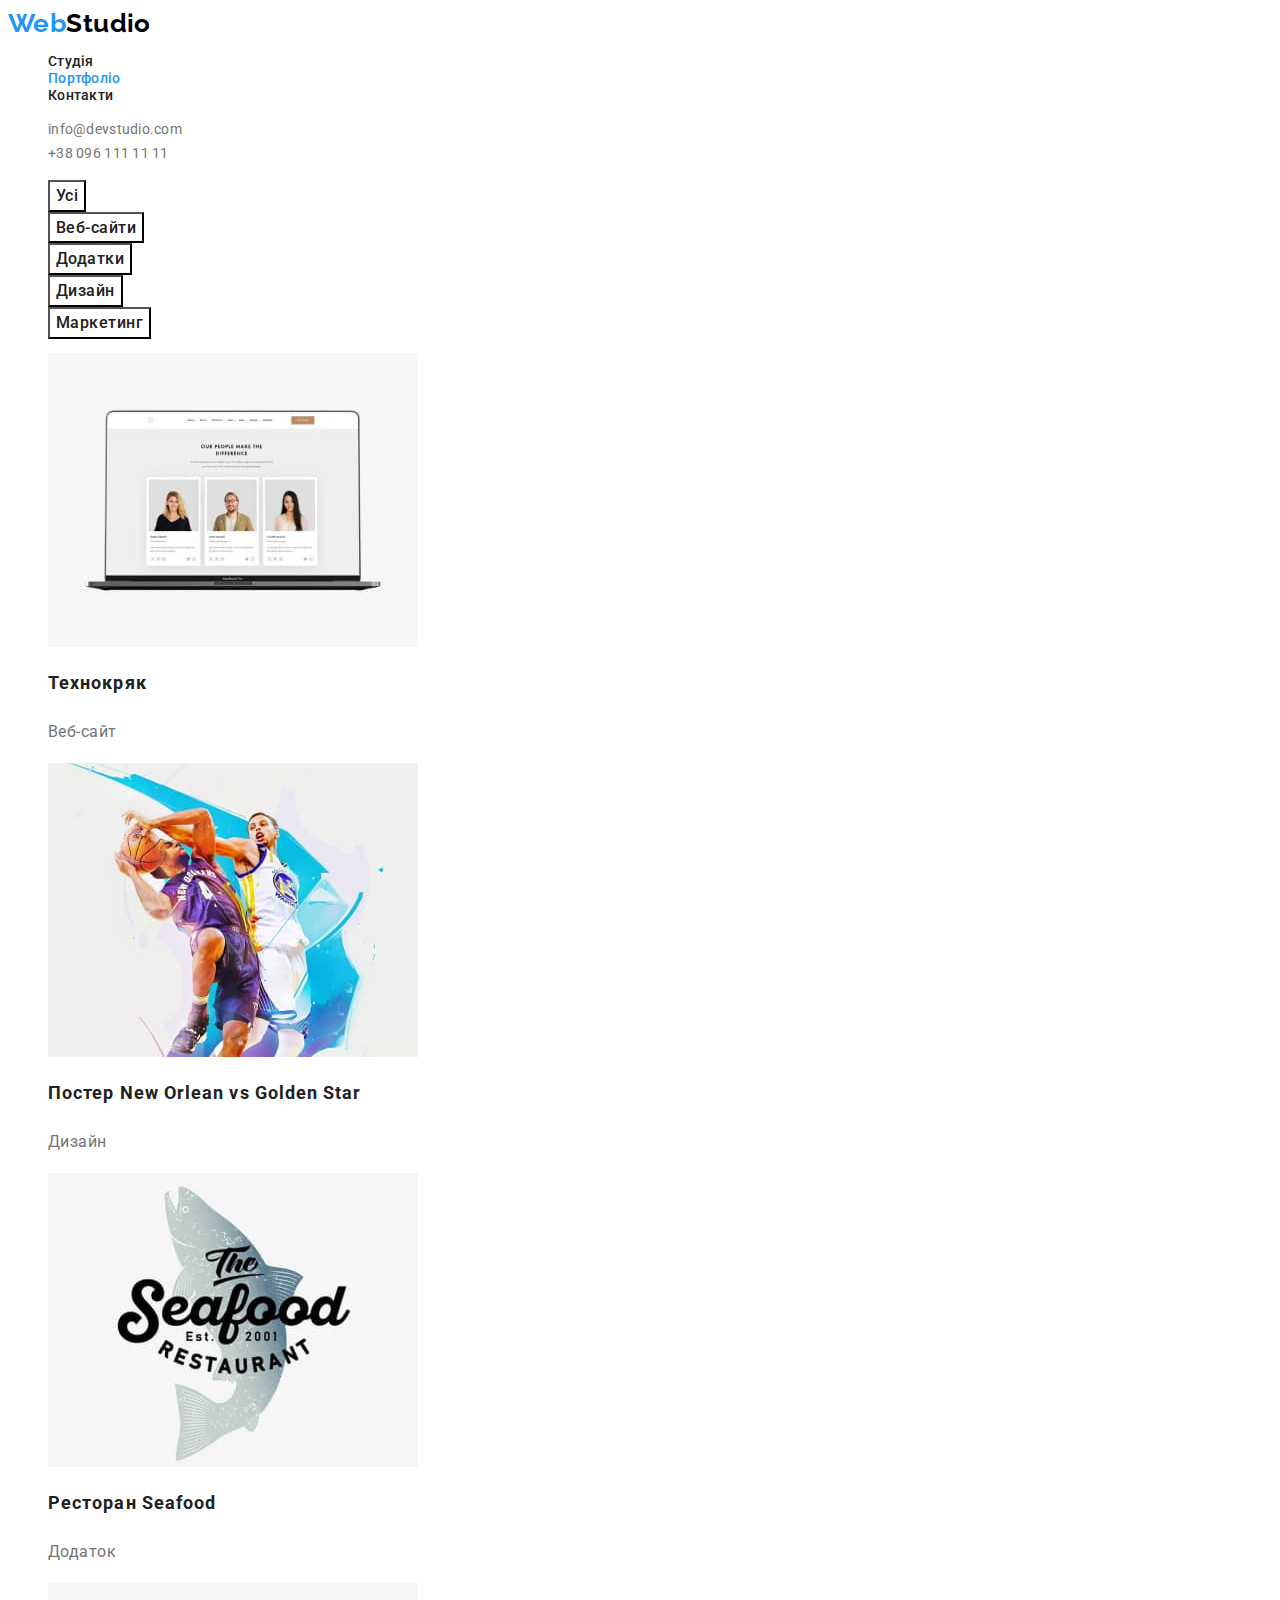
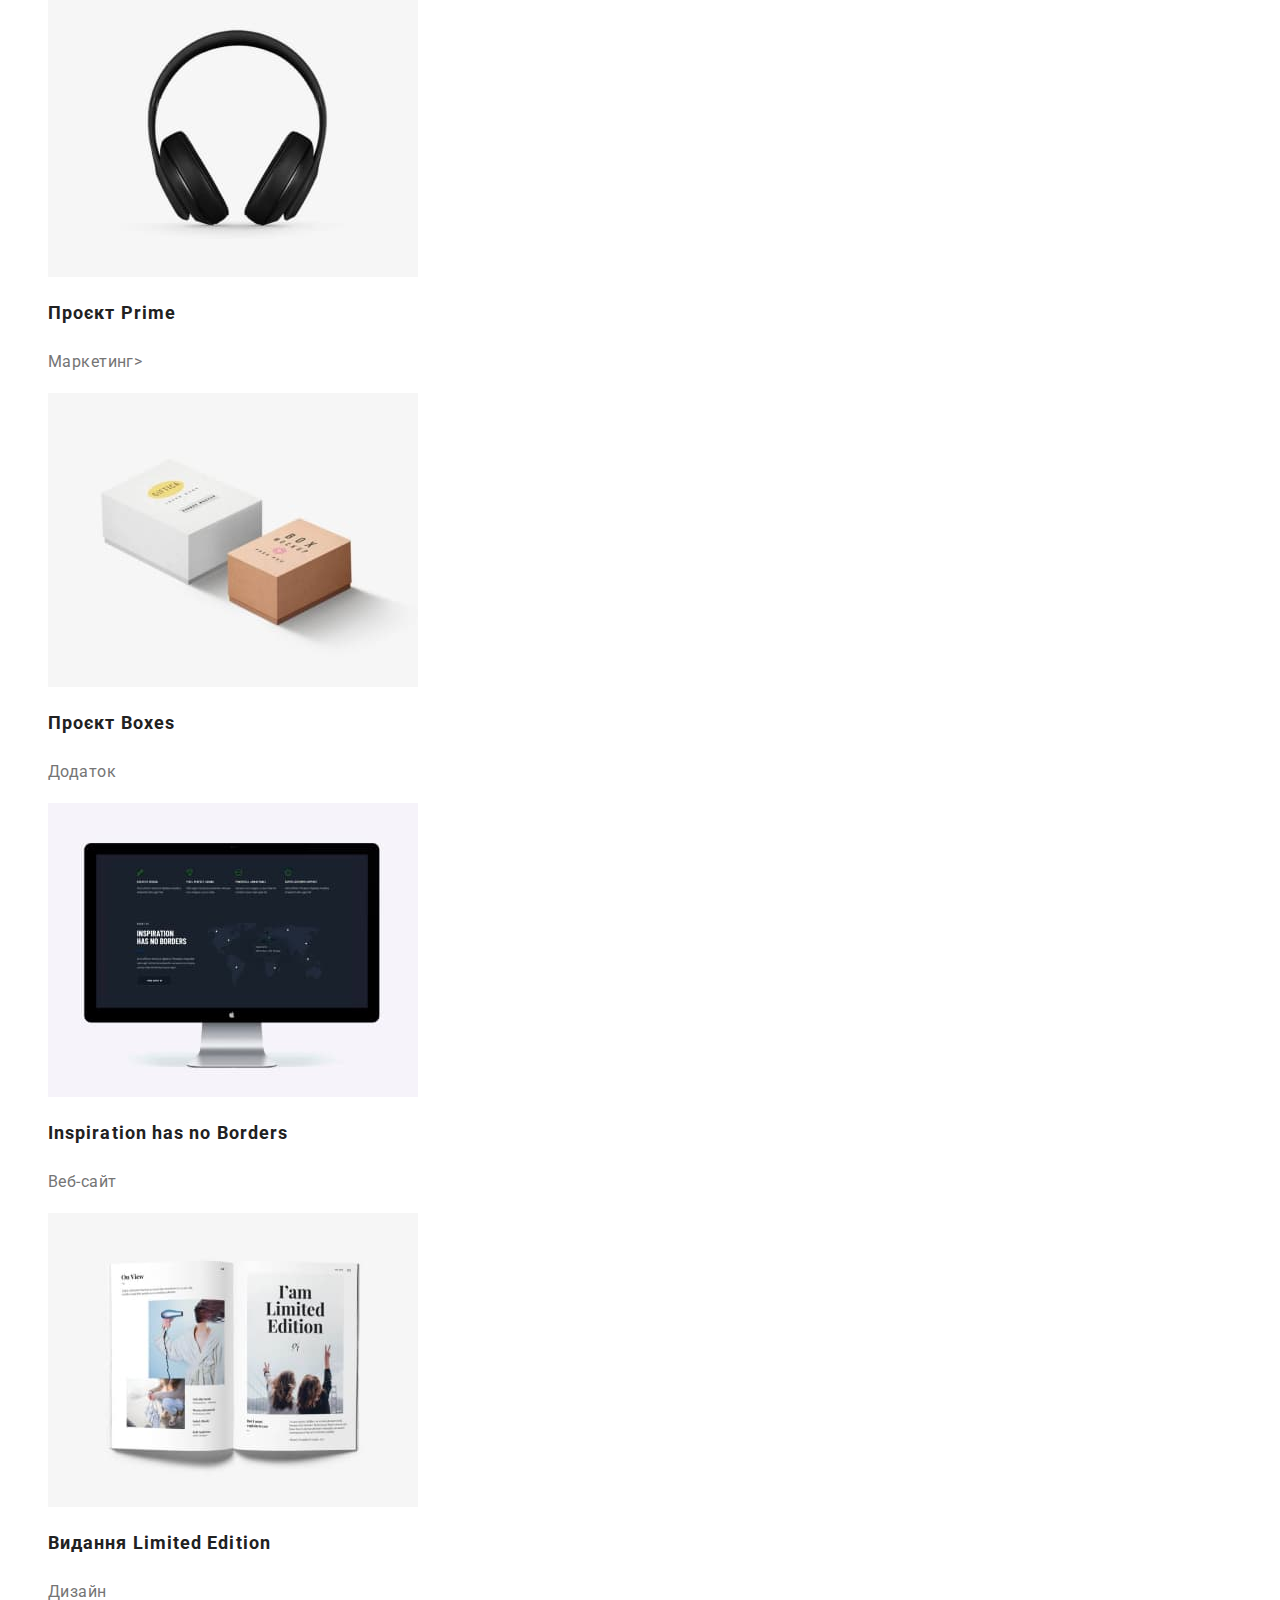
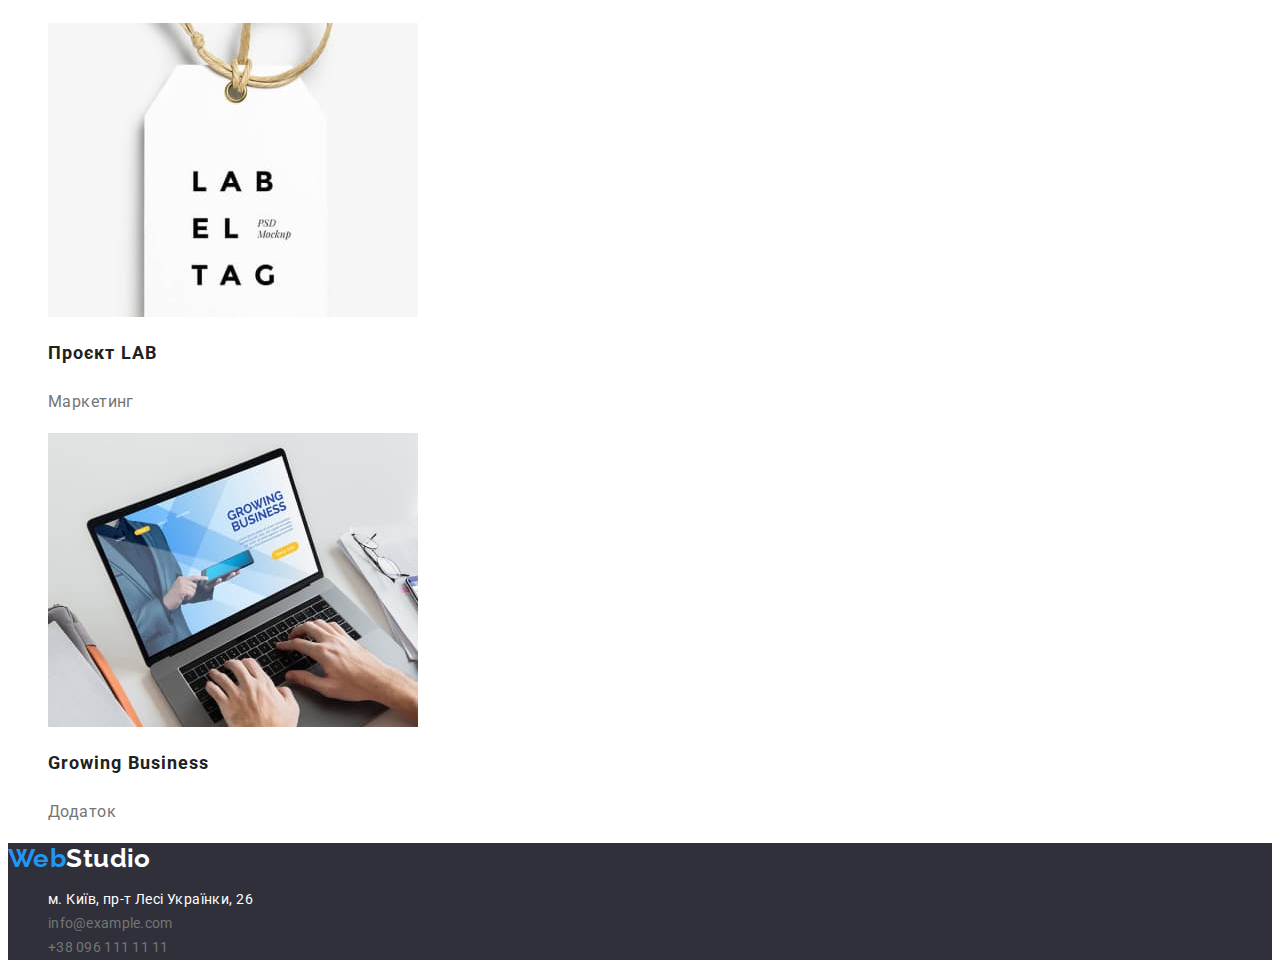
==== portfolio.html @ d552f914 "підключили normalize" ====
<!DOCTYPE html>
<html lang="en">
  <head>
    <meta charset="UTF-8" />
    <meta http-equiv="X-UA-Compatible" content="IE=edge" />
    <meta name="viewport" content="width=device-width, initial-scale=1.0" />
    <title>Document</title>
    <link rel="preconnect" href="https://fonts.googleapis.com" />
    <link rel="preconnect" href="https://fonts.gstatic.com" crossorigin />
    <link
      href="https://fonts.googleapis.com/css2?family=Raleway:wght@700&family=Roboto:wght@400;500;700;900&display=swap"
      rel="stylesheet"
    />
    <link
      rel="stylesheet"
      href="https://cdnjs.cloudflare.com/ajax/libs/modern-normalize/1.1.0/modern-normalize.min.css"
      integrity="sha512-wpPYUAdjBVSE4KJnH1VR1HeZfpl1ub8YT/NKx4PuQ5NmX2tKuGu6U/JRp5y+Y8XG2tV+wKQpNHVUX03MfMFn9Q=="
      crossorigin="anonymous"
      referrerpolicy="no-referrer"
    />
    <link rel="stylesheet" href="./css/styles.css" />
  </head>
  <body>
    <header class="header">
      <nav>
        <a class="logo" href="./index.html">Web<span class="logo-studio">Studio</span> </a>
        <ul class="site-nav list">
          <li><a href="./index.html" class="link">Студія</a></li>
          <li><a href="./portfolio.html" class="link current">Портфоліо</a></li>
          <li><a href="./" class="link">Контакти</a></li>
        </ul>
      </nav>
      <ul>
        <li><a class="title-contact" href="mailto:info@devstudio.com">info@devstudio.com</a></li>
        <li><a class="title-contact" href="tel:+380961111111">+38 096 111 11 11</a></li>
      </ul>
    </header>
    <!--main hero-->
    <main>
      <section class="main-portfolio">
        <!--H1 hidden-->
        <h1 class="vissually-hidden">Portfolio</h1>

        <ul>
          <li><button class="button-filtr" type="button">Усі</button></li>
          <li><button class="button-filtr" type="button">Веб-сайти</button></li>
          <li><button class="button-filtr" type="button">Додатки</button></li>
          <li><button class="button-filtr" type="button">Дизайн</button></li>
          <li><button class="button-filtr" type="button">Маркетинг</button></li>
        </ul>
        <ul>
          <li>
            <img src="./images/ourpeople.jpg" alt="ourpeople" width="370" />
            <h2 class="portfolio-title">Технокряк</h2>
            <p class="title-filtr">Веб-сайт</p>
          </li>
          <li>
            <img src="./images/bascetbool.jpg" alt="bascetbool" width="370" />
            <h2 class="portfolio-title">Постер New Orlean vs Golden Star</h2>
            <p class="title-filtr">Дизайн</p>
          </li>
          <li>
            <img src="./images/seafood.jpg" alt="seafood" width="370" />
            <h2 class="portfolio-title">Ресторан Seafood</h2>
            <p class="title-filtr">Додаток</p>
          </li>
          <li>
            <img src="./images/naysniki.jpg" alt="naysniki" width="370" />
            <h2 class="portfolio-title">Проєкт Prime</h2>
            <p class="title-filtr">Маркетинг></p>
          </li>
          <li>
            <img src="./images/box.jpg" alt="box" width="370" />
            <h2 class="portfolio-title">Проєкт Boxes</h2>
            <p class="title-filtr">Додаток</p>
          </li>
          <li>
            <img src="./images/comp.jpg" alt="comp" width="370" />
            <h2 class="portfolio-title">Inspiration has no Borders</h2>
            <p class="title-filtr">Веб-сайт</p>
          </li>
          <li>
            <img src="./images/limitededition.jpg" alt="book limitededition" width="370" />
            <h2 class="portfolio-title">Видання Limited Edition</h2>
            <p class="title-filtr">Дизайн</p>
          </li>
          <li>
            <img src="./images/labeltag.jpg" alt="labeltag" width="370" />
            <h2 class="portfolio-title">Проєкт LAB</h2>
            <p class="title-filtr">Маркетинг</p>
          </li>
          <li>
            <img src="./images/nout.jpg" alt="nout" width="370" />
            <h2 class="portfolio-title">Growing Business</h2>
            <p class="title-filtr">Додаток</p>
          </li>
        </ul>
      </section>
    </main>
    <!--footer-->
    <footer class="footer">
      <a class="logo" href="./index.html">Web<span class="logo-studiof">Studio</span> </a>
      <address class="footer">
        <ul>
          <a
            class="title-adress"
            href="https://goo.gl/maps/m3JeE5dXYkWtEr1z5"
            target="_blank"
            rel="noopener nofollow noreferrer"
            >м. Київ, пр-т Лесі Українки, 26</a
          >

          <li><a class="title-contact" href="mailto:info@example.com">info@example.com</a></li>
          <li><a class="title-contact" href="tel:+380961111111">+38 096 111 11 11</a></li>
        </ul>
      </address>
    </footer>
  </body>
</html>
---- css/styles.css ----
/* палітра кольлорів */
/* --color-brand { color: #2196F3; }*/
/* color-main: { color: #757575;}
     */
/* color h: {color:#212121} */
/* color-white-text: color: #FFFFFF; */
/* backrground-main : #F5F5F5;*/

/* backrground-secondary : 2F303A#;  */

/* logo-color: #000000; */
/* color-adress: #FFFFFF */
/* color-info: color: rgba(255, 255, 255, 0.6); */
*,
*::before,
*::after {
    box-sizing: border-box;
}

:root {
    --brand-color: #2196F3;
    --main-text-color: #757575;
    --primary-text-color: #212121;
    --secondary-text-color: #FFFFFF;
    --logo-text-color: #000000;
    --button-text-focus: #188CE8;

    --color-info: rgba(255, 255, 255, 0.6);
    /* --backrground-main: #F5F5F5; */
    --backrground-secondary: #2F303A;
    --primery-font: Roboto, san-serif;
    --secondary-font: Raleway, san-serif;


}

body {
    background-color: var(--secondary-text-color);
    color: var(--main-text-color);
    font-family: var(--primery-font);
    /* font-style: normal;
    font-weight: 400;
    line-height: 1.71; */
    font-size: 14px;
    letter-spacing: 0.03em;
}

/* h2,
h3 {
    color: var(--primary-text-color); */


ul {
    list-style: none;
}

/* HEADER */
.header {
    background-color: var(--secondary-text-color);
}

/* LOGO */
.logo {
    color: var(--brand-color);
    text-decoration: none;
    font-family: var(--secondary-font);
    font-weight: 700;
    font-size: 26px;
    line-height: 1.19;

}

.logo-studio {
    color: var(--logo-text-color);
}

.logo-studiof {
    color: var(--secondary-text-color);
}

.site-nav .link {
    color: var(--primary-text-color);
    text-decoration: none;
    font-family: var(--primery-font);
    font-weight: 500;
    line-height: 1.14;
    letter-spacing: 0.02em;
    font-style: normal;


}

.site-nav .link.current,
.site-nav .link:hover,
.site-nav .link:focus {
    color: var(--brand-color);
}

.title-contact {
    color: var(--main-text-color);
    text-decoration: none;
    font-style: normal;
    font-weight: 500;
    line-height: 1.14;
    letter-spacing: 0.02em;
}

.title-contact:hover,
.title-contact:focus {
    color: var(--brand-color);
}

/* section-hero */
.hero {
    background-color: var(--backrground-secondary);
    color: var(--secondary-text-color);
}

.hero-title {
    font-style: normal;
    font-weight: 900;
    font-size: 44px;
    line-height: 1.36;
    text-align: center;
    letter-spacing: 0.06em;
    text-transform: uppercase;
    white-space: normal;

}

.button-main {
    background-color: var(--brand-color);
    color: var(--secondary-text-color);
    cursor: pointer;
    font-family: var(--primery-font);
    font-style: normal;
    font-weight: 700;
    font-size: 16px;
    line-height: 1.88;
    align-items: center;
    text-align: center;
    letter-spacing: 0.06em;

}

.button-main:hover,
.button-main:focus {
    color: var(--secondary-text-color);
    background-color: var(--button-text-focus);
}

/* section-features */
.vissually-hidden {
    position: absolute;
    width: 1px;
    height: 1px;
    margin: -1px;
    border: 0;
    padding: 0;

    white-space: normal;
    clip-path: inset(100%);
    clip: rect(0 0 0 0);
    overflow: hidden;
}

.section-features .title {
    color: var(--primary-text-color);

}

.features-title {
    font-style: normal;
    font-weight: 400;
    line-height: 1.71;
}

.title {
    font-style: normal;
    font-weight: 700;
    font-size: 14px;
    line-height: 1.14;
    text-transform: uppercase;
}

/* section-servise */
.service-title,
.comand-title {
    font-style: normal;
    color: var(--primary-text-color);
    font-weight: 700;
    font-size: 36px;
    line-height: 1.17;
    text-align: center;

}

/* <!--section Наша команда--> */
.comand {
    background-color: var(--secondary-text-color);
}

.comand-title {
    color: var(--primary-text-color);
}

.name-title {
    font-style: normal;
    color: var(--primary-text-color);
    font-weight: 500;
    font-size: 16px;
    line-height: 1.19;
    text-align: center;
}

.position-title {
    font-style: normal;
    font-size: 16px;
    line-height: 1.19;
    text-align: center;
}

/* footer */
.footer {
    background-color: var(--backrground-secondary);
}

.title-adress {
    text-decoration: none;
    color: var(--secondary-text-color);
    line-height: 1.71;
    font-style: normal;
    font-weight: 400;
}

.title-contact {
    font-style: normal;
    font-weight: 400;
    line-height: 1.71;
}

/*  PORTFOLIO */
/* main hero- */
/* .main-portfolio {
    /* background-color: var(--backrground-main); */
/* } */

/* button-filtr */
.button-filtr {
    background-color: var(--secondary-text-color);
    color: var(--primary-text-color);
    cursor: pointer;
    font-family: var(--primery-font);
    font-style: normal;
    font-weight: 500;
    font-size: 16px;
    line-height: 1.62;
    text-align: center;
    letter-spacing: 0.03em;
}

.button-filtr:hover {
    color: var(--secondary-text-color);
    background-color: var(--brand-color);
}

.button-filtr:focus {
    color: var(--secondary-text-color);
    background-color: var(--brand-color);
}


/* portfolio-title */
.portfolio-title {
    color: var(--primary-text-color);
    font-style: normal;
    font-weight: 700;
    font-size: 18px;
    line-height: 2.0;
    letter-spacing: 0.06em;
}

/* title-filtr */
.title-filtr {
    font-style: normal;
    font-weight: 400;
    font-size: 16px;
    line-height: 1.88;
}
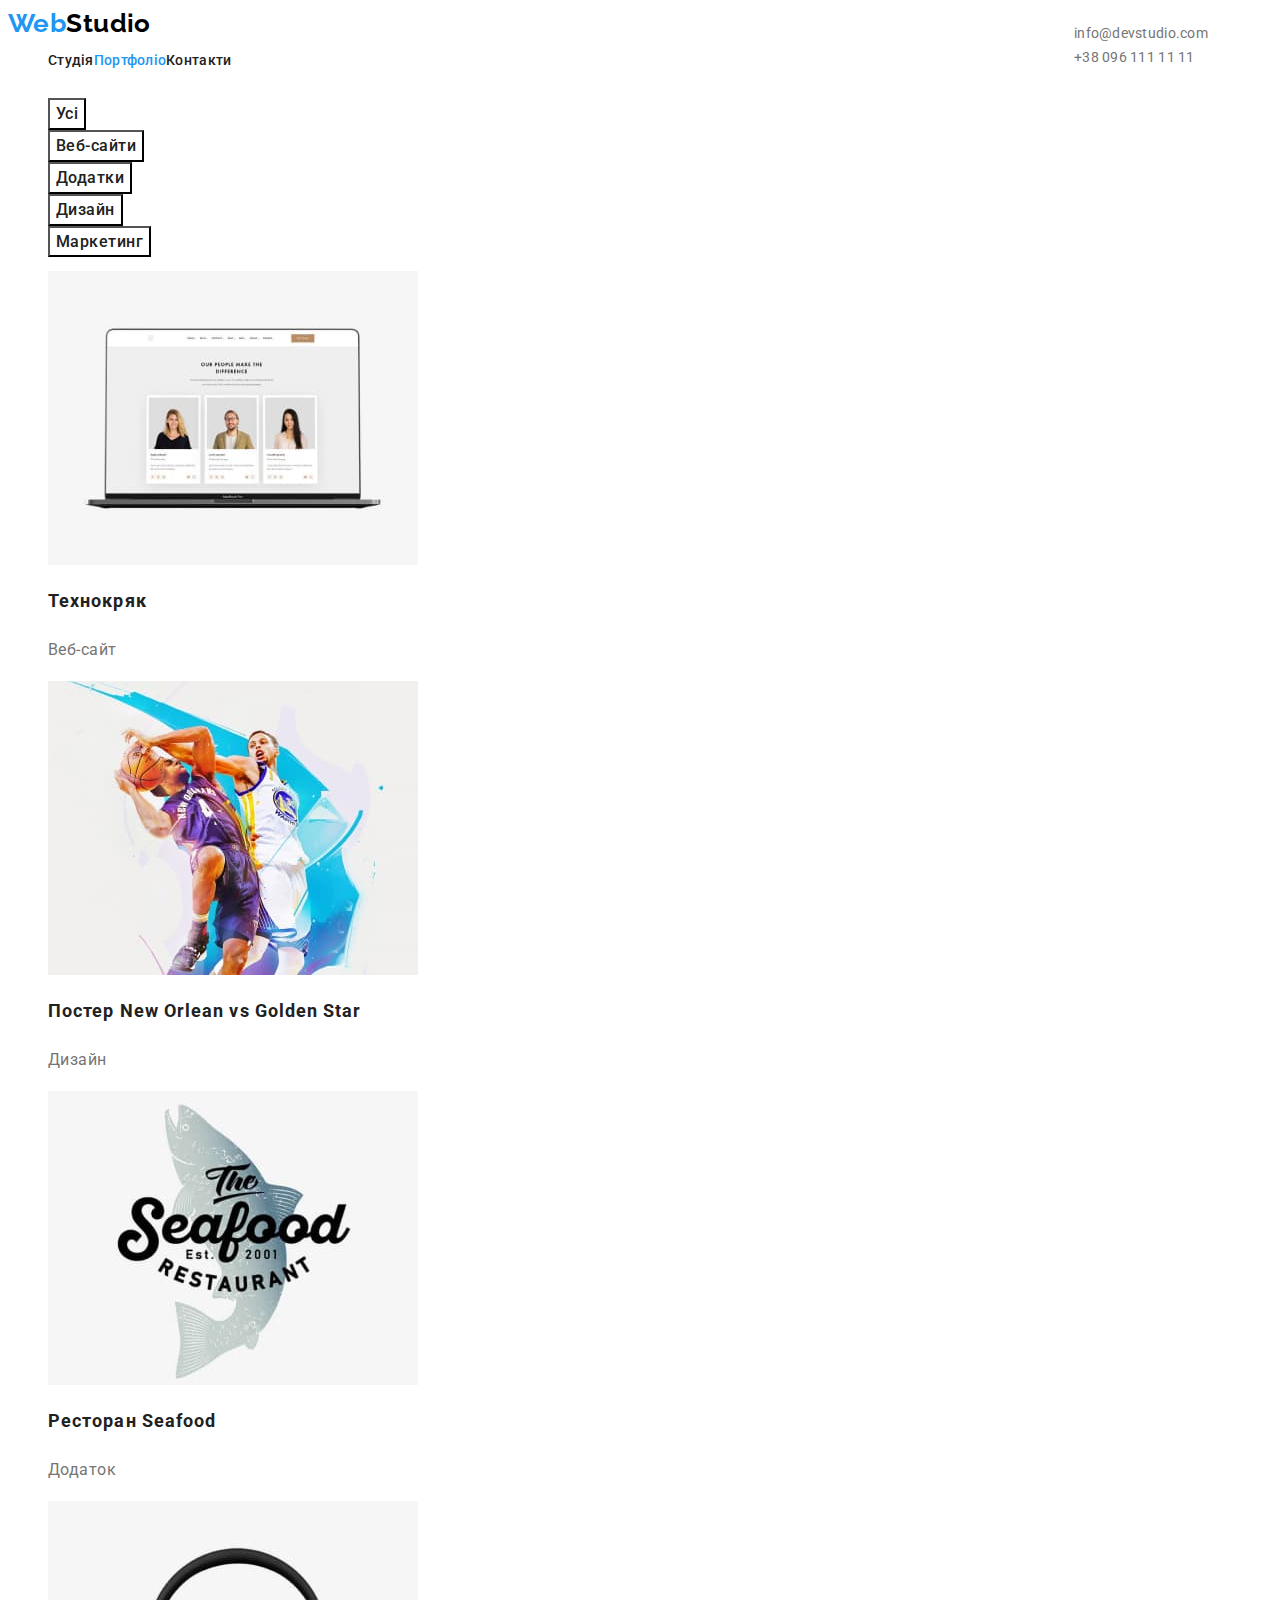
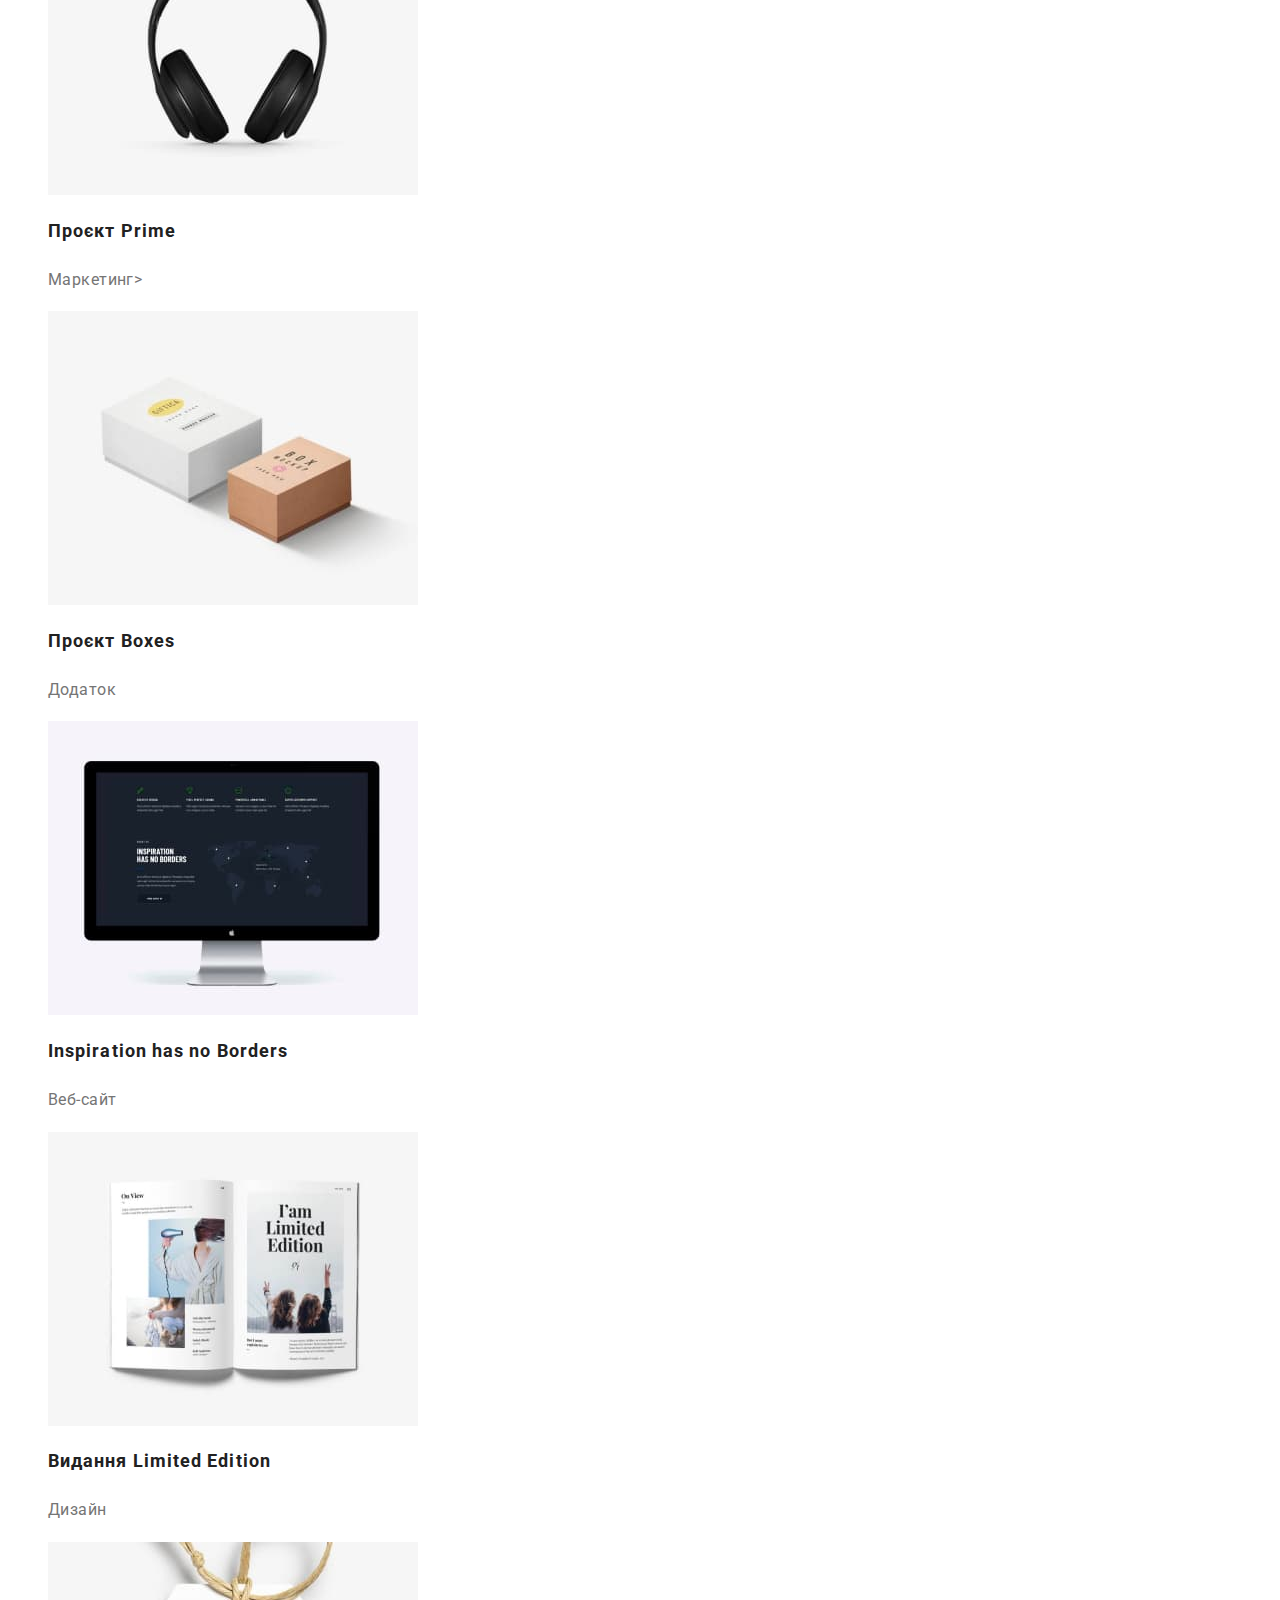
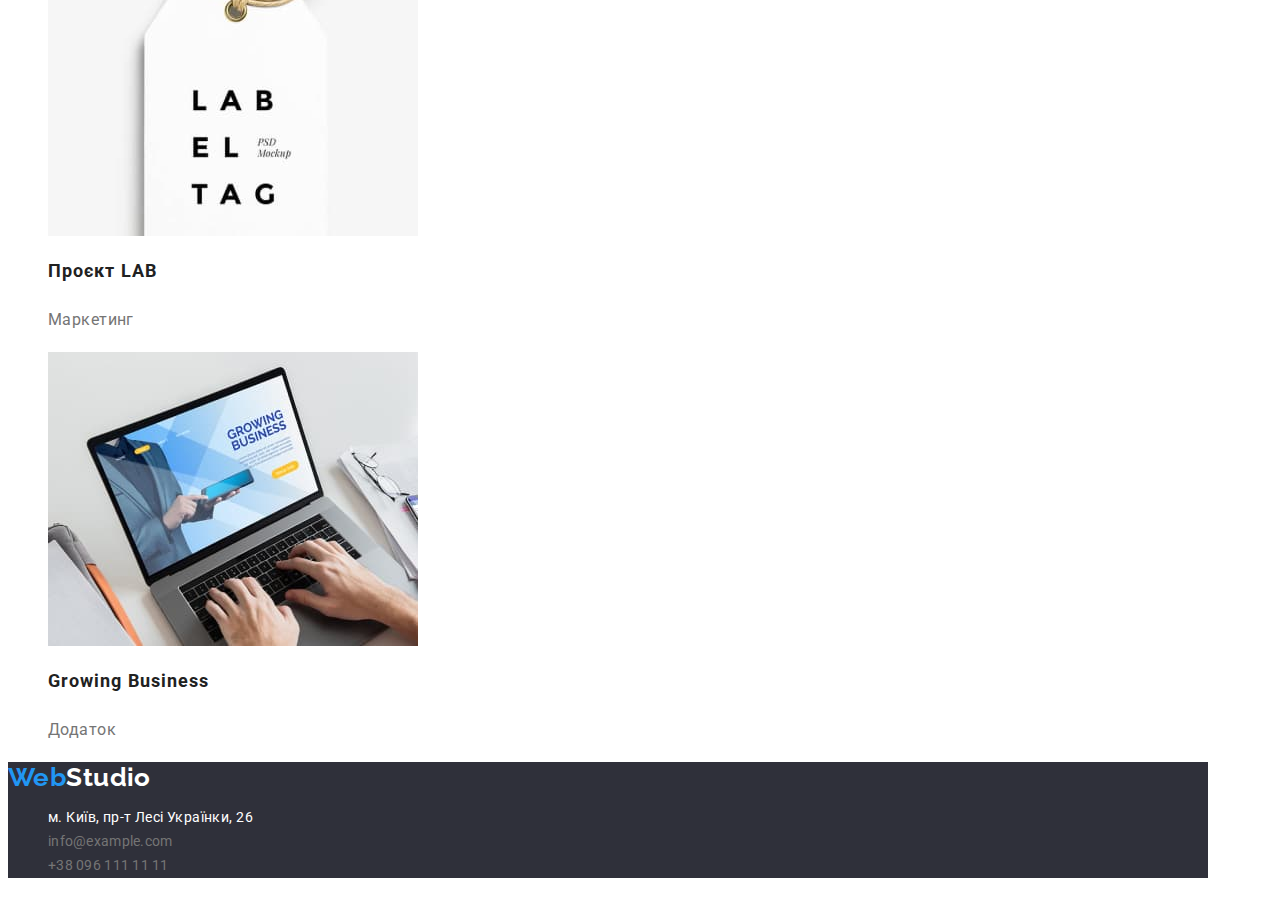
==== commit f9b74dbb: "зробили позіціонування для хедера" ====
--- a/portfolio.html
+++ b/portfolio.html
@@ -21,99 +21,107 @@
     <link rel="stylesheet" href="./css/styles.css" />
   </head>
   <body>
-    <header class="header">
-      <nav>
-        <a class="logo" href="./index.html">Web<span class="logo-studio">Studio</span> </a>
-        <ul class="site-nav list">
-          <li><a href="./index.html" class="link">Студія</a></li>
-          <li><a href="./portfolio.html" class="link current">Портфоліо</a></li>
-          <li><a href="./" class="link">Контакти</a></li>
+    <!-- header-portfolio -->
+    <div class="container">
+      <header class="header">
+        <nav>
+          <a class="logo" href="./index.html">Web<span class="logo-studio">Studio</span> </a>
+          <ul class="site-nav list">
+            <li><a href="./index.html" class="link">Студія</a></li>
+            <li><a href="./portfolio.html" class="link current">Портфоліо</a></li>
+            <li><a href="./" class="link">Контакти</a></li>
+          </ul>
+        </nav>
+        <ul>
+          <li><a class="title-contact" href="mailto:info@devstudio.com">info@devstudio.com</a></li>
+          <li><a class="title-contact" href="tel:+380961111111">+38 096 111 11 11</a></li>
         </ul>
-      </nav>
-      <ul>
-        <li><a class="title-contact" href="mailto:info@devstudio.com">info@devstudio.com</a></li>
-        <li><a class="title-contact" href="tel:+380961111111">+38 096 111 11 11</a></li>
-      </ul>
-    </header>
+      </header>
+    </div>
     <!--main hero-->
     <main>
-      <section class="main-portfolio">
-        <!--H1 hidden-->
-        <h1 class="vissually-hidden">Portfolio</h1>
+      <div class="container">
+        <section class="main-portfolio">
+          <!--H1 hidden-->
+          <h1 class="vissually-hidden">Portfolio</h1>
 
-        <ul>
-          <li><button class="button-filtr" type="button">Усі</button></li>
-          <li><button class="button-filtr" type="button">Веб-сайти</button></li>
-          <li><button class="button-filtr" type="button">Додатки</button></li>
-          <li><button class="button-filtr" type="button">Дизайн</button></li>
-          <li><button class="button-filtr" type="button">Маркетинг</button></li>
-        </ul>
-        <ul>
-          <li>
-            <img src="./images/ourpeople.jpg" alt="ourpeople" width="370" />
-            <h2 class="portfolio-title">Технокряк</h2>
-            <p class="title-filtr">Веб-сайт</p>
-          </li>
-          <li>
-            <img src="./images/bascetbool.jpg" alt="bascetbool" width="370" />
-            <h2 class="portfolio-title">Постер New Orlean vs Golden Star</h2>
-            <p class="title-filtr">Дизайн</p>
-          </li>
-          <li>
-            <img src="./images/seafood.jpg" alt="seafood" width="370" />
-            <h2 class="portfolio-title">Ресторан Seafood</h2>
-            <p class="title-filtr">Додаток</p>
-          </li>
-          <li>
-            <img src="./images/naysniki.jpg" alt="naysniki" width="370" />
-            <h2 class="portfolio-title">Проєкт Prime</h2>
-            <p class="title-filtr">Маркетинг></p>
-          </li>
-          <li>
-            <img src="./images/box.jpg" alt="box" width="370" />
-            <h2 class="portfolio-title">Проєкт Boxes</h2>
-            <p class="title-filtr">Додаток</p>
-          </li>
-          <li>
-            <img src="./images/comp.jpg" alt="comp" width="370" />
-            <h2 class="portfolio-title">Inspiration has no Borders</h2>
-            <p class="title-filtr">Веб-сайт</p>
-          </li>
-          <li>
-            <img src="./images/limitededition.jpg" alt="book limitededition" width="370" />
-            <h2 class="portfolio-title">Видання Limited Edition</h2>
-            <p class="title-filtr">Дизайн</p>
-          </li>
-          <li>
-            <img src="./images/labeltag.jpg" alt="labeltag" width="370" />
-            <h2 class="portfolio-title">Проєкт LAB</h2>
-            <p class="title-filtr">Маркетинг</p>
-          </li>
-          <li>
-            <img src="./images/nout.jpg" alt="nout" width="370" />
-            <h2 class="portfolio-title">Growing Business</h2>
-            <p class="title-filtr">Додаток</p>
-          </li>
-        </ul>
-      </section>
+          <ul>
+            <li><button class="button-filtr" type="button">Усі</button></li>
+            <li><button class="button-filtr" type="button">Веб-сайти</button></li>
+            <li><button class="button-filtr" type="button">Додатки</button></li>
+            <li><button class="button-filtr" type="button">Дизайн</button></li>
+            <li><button class="button-filtr" type="button">Маркетинг</button></li>
+          </ul>
+          <ul>
+            <li>
+              <img src="./images/ourpeople.jpg" alt="ourpeople" width="370" />
+              <h2 class="portfolio-title">Технокряк</h2>
+              <p class="title-filtr">Веб-сайт</p>
+            </li>
+            <li>
+              <img src="./images/bascetbool.jpg" alt="bascetbool" width="370" />
+              <h2 class="portfolio-title">Постер New Orlean vs Golden Star</h2>
+              <p class="title-filtr">Дизайн</p>
+            </li>
+            <li>
+              <img src="./images/seafood.jpg" alt="seafood" width="370" />
+              <h2 class="portfolio-title">Ресторан Seafood</h2>
+              <p class="title-filtr">Додаток</p>
+            </li>
+            <li>
+              <img src="./images/naysniki.jpg" alt="naysniki" width="370" />
+              <h2 class="portfolio-title">Проєкт Prime</h2>
+              <p class="title-filtr">Маркетинг></p>
+            </li>
+            <li>
+              <img src="./images/box.jpg" alt="box" width="370" />
+              <h2 class="portfolio-title">Проєкт Boxes</h2>
+              <p class="title-filtr">Додаток</p>
+            </li>
+            <li>
+              <img src="./images/comp.jpg" alt="comp" width="370" />
+              <h2 class="portfolio-title">Inspiration has no Borders</h2>
+              <p class="title-filtr">Веб-сайт</p>
+            </li>
+            <li>
+              <img src="./images/limitededition.jpg" alt="book limitededition" width="370" />
+              <h2 class="portfolio-title">Видання Limited Edition</h2>
+              <p class="title-filtr">Дизайн</p>
+            </li>
+            <li>
+              <img src="./images/labeltag.jpg" alt="labeltag" width="370" />
+              <h2 class="portfolio-title">Проєкт LAB</h2>
+              <p class="title-filtr">Маркетинг</p>
+            </li>
+            <li>
+              <img src="./images/nout.jpg" alt="nout" width="370" />
+              <h2 class="portfolio-title">Growing Business</h2>
+              <p class="title-filtr">Додаток</p>
+            </li>
+          </ul>
+        </section>
+      </div>
     </main>
     <!--footer-->
-    <footer class="footer">
-      <a class="logo" href="./index.html">Web<span class="logo-studiof">Studio</span> </a>
-      <address class="footer">
-        <ul>
-          <a
-            class="title-adress"
-            href="https://goo.gl/maps/m3JeE5dXYkWtEr1z5"
-            target="_blank"
-            rel="noopener nofollow noreferrer"
-            >м. Київ, пр-т Лесі Українки, 26</a
-          >
-
-          <li><a class="title-contact" href="mailto:info@example.com">info@example.com</a></li>
-          <li><a class="title-contact" href="tel:+380961111111">+38 096 111 11 11</a></li>
-        </ul>
-      </address>
-    </footer>
+    <div class="container">
+      <footer class="footer">
+        <a class="logo" href="./index.html">Web<span class="logo-studiof">Studio</span> </a>
+        <address class="footer">
+          <ul>
+            <li>
+              <a
+                class="title-adress"
+                href="https://goo.gl/maps/m3JeE5dXYkWtEr1z5"
+                target="_blank"
+                rel="noopener nofollow noreferrer"
+                >м. Київ, пр-т Лесі Українки, 26</a
+              >
+            </li>
+            <li><a class="title-contact" href="mailto:info@example.com">info@example.com</a></li>
+            <li><a class="title-contact" href="tel:+380961111111">+38 096 111 11 11</a></li>
+          </ul>
+        </address>
+      </footer>
+    </div>
   </body>
 </html>
--- a/css/styles.css
+++ b/css/styles.css
@@ -11,6 +11,10 @@
 /* logo-color: #000000; */
 /* color-adress: #FFFFFF */
 /* color-info: color: rgba(255, 255, 255, 0.6); */
+html {
+    box-sizing: border-box;
+}
+
 *,
 *::before,
 *::after {
@@ -54,9 +58,26 @@
     list-style: none;
 }
 
+.container {
+    display: inline-block;
+    width: 1200px;
+
+
+}
+
 /* HEADER */
 .header {
     background-color: var(--secondary-text-color);
+    display: flex;
+    justify-content: space-between;
+}
+
+/* header -навігація */
+
+.header-nav {
+    display: flex;
+    width: 281px;
+
 }
 
 /* LOGO */
@@ -67,6 +88,8 @@
     font-weight: 700;
     font-size: 26px;
     line-height: 1.19;
+    width: 145px;
+    display: flex;
 
 }
 
@@ -76,6 +99,12 @@
 
 .logo-studiof {
     color: var(--secondary-text-color);
+}
+
+/* навігація хедера */
+.site-nav {
+    display: flex;
+    justify-content: space-between;
 }
 
 .site-nav .link {
@@ -86,6 +115,7 @@
     line-height: 1.14;
     letter-spacing: 0.02em;
     font-style: normal;
+    display: flex;
 
 
 }
@@ -96,6 +126,10 @@
     color: var(--brand-color);
 }
 
+.nav-contacts {
+    display: flex;
+}
+
 .title-contact {
     color: var(--main-text-color);
     text-decoration: none;
@@ -140,6 +174,7 @@
     align-items: center;
     text-align: center;
     letter-spacing: 0.06em;
+
 
 }
 
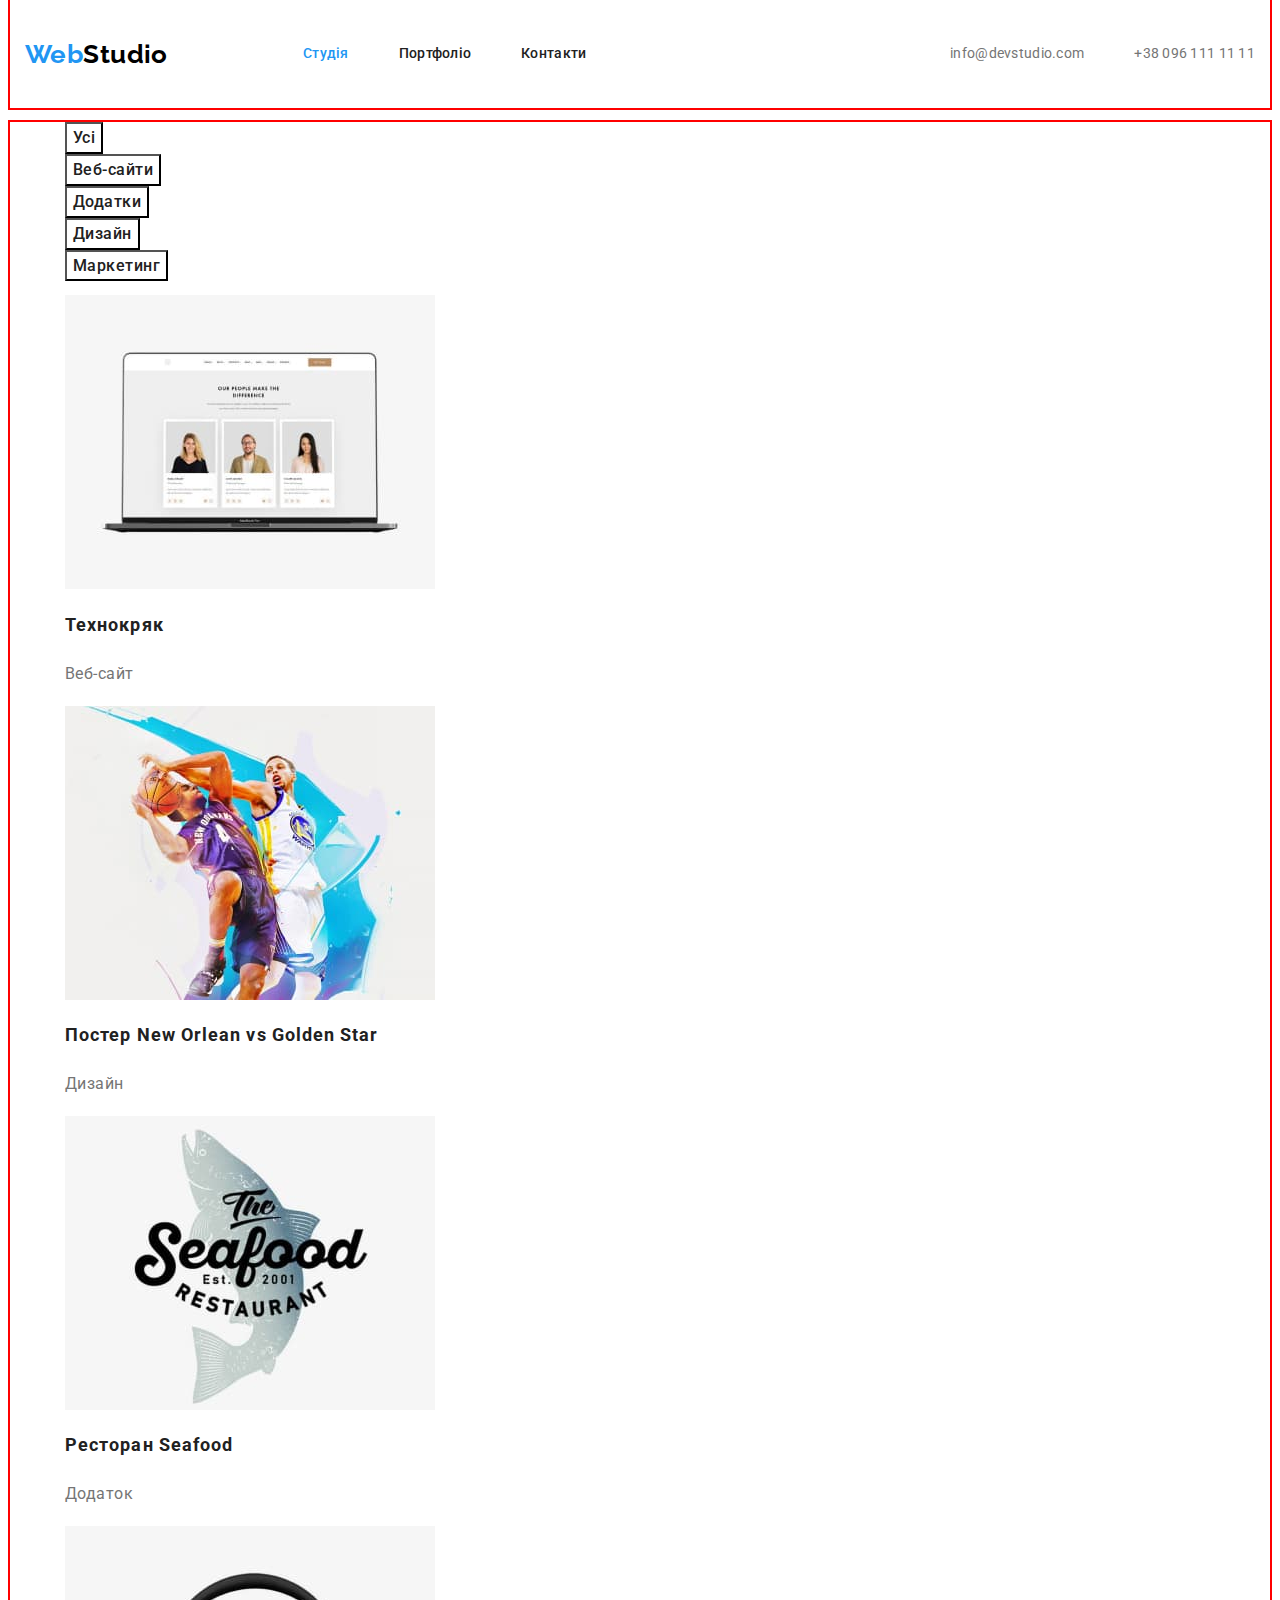
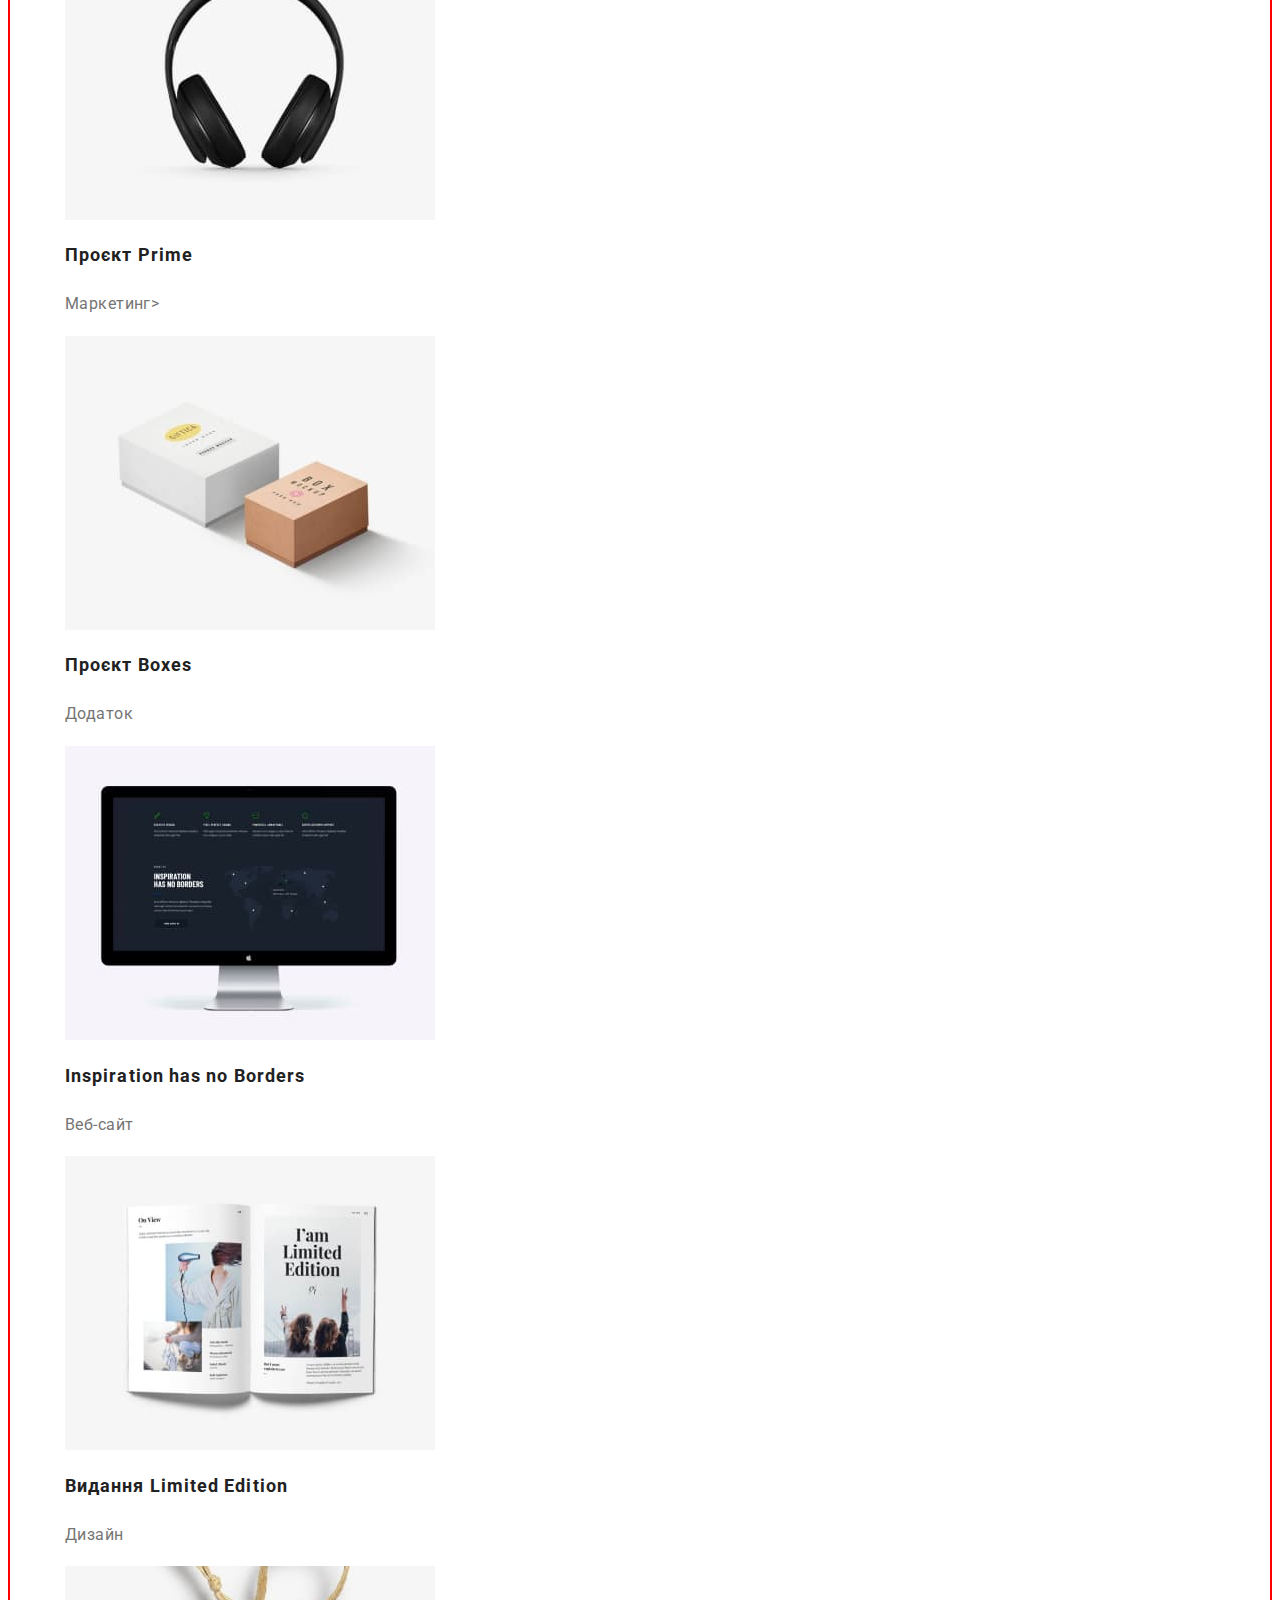
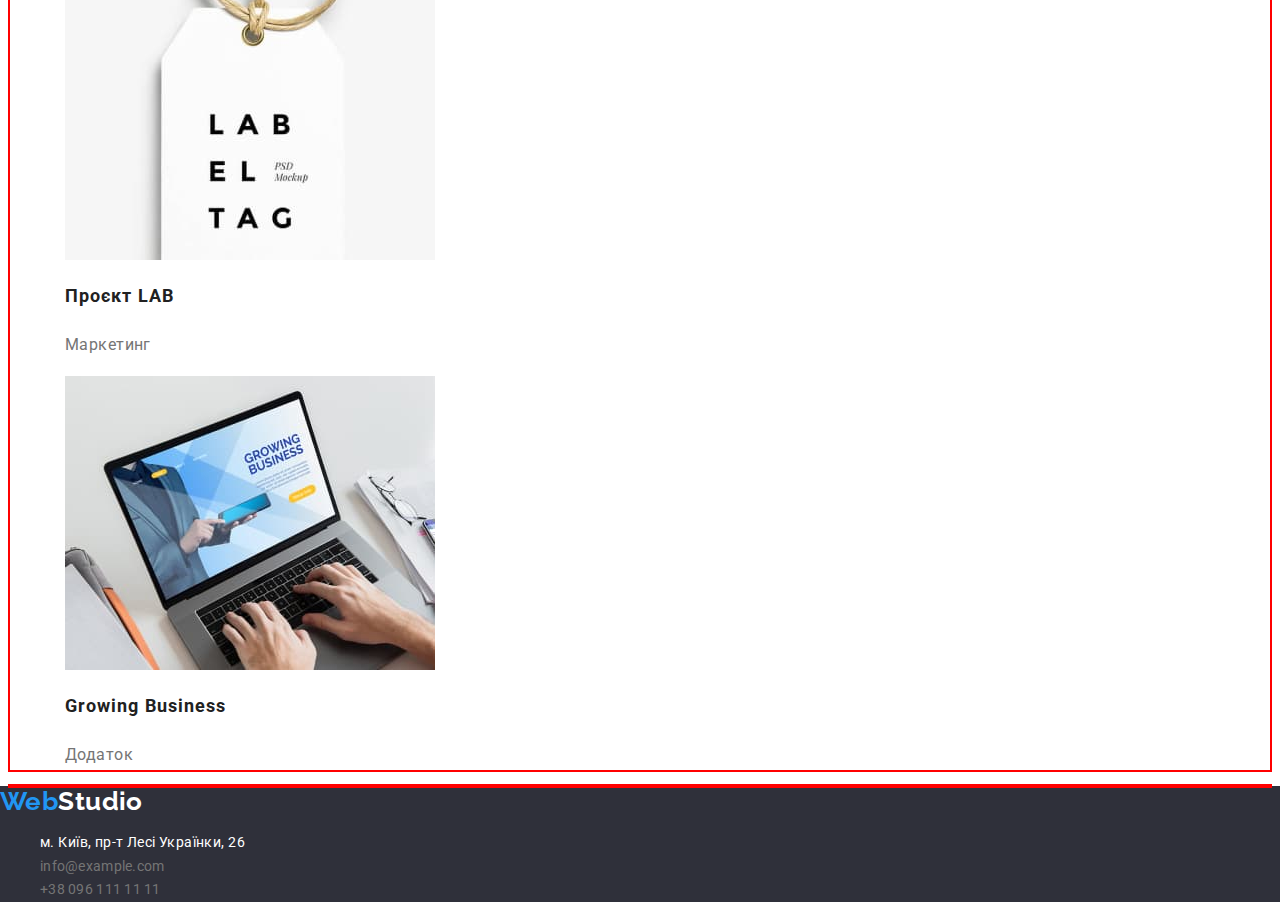
==== commit b6a093bd: "зробилт флекс в хедері і мейн" ====
--- a/portfolio.html
+++ b/portfolio.html
@@ -22,26 +22,33 @@
   </head>
   <body>
     <!-- header-portfolio -->
-    <div class="container">
-      <header class="header">
-        <nav>
-          <a class="logo" href="./index.html">Web<span class="logo-studio">Studio</span> </a>
-          <ul class="site-nav list">
-            <li><a href="./index.html" class="link">Студія</a></li>
-            <li><a href="./portfolio.html" class="link current">Портфоліо</a></li>
-            <li><a href="./" class="link">Контакти</a></li>
+    
+    <header class="header">
+      <div class="container main-nav">
+        <a class="logo" href="./index.html">Web<span class="logo-studio">Studio</span> </a>
+        <nav class="header-nav">
+          <ul class="site-nav">
+            <li class="header-link"><a href="./index.html" class="link current">Студія</a></li>
+            <li class="header-link"><a href="./portfolio.html" class="link">Портфоліо</a></li>
+            <li class="header-link"><a href="./" class="link">Контакти</a></li>
           </ul>
         </nav>
-        <ul>
-          <li><a class="title-contact" href="mailto:info@devstudio.com">info@devstudio.com</a></li>
-          <li><a class="title-contact" href="tel:+380961111111">+38 096 111 11 11</a></li>
+        <ul class="nav-contacts">
+          <li class="contact-item">
+            <a class="title-contact" href="mailto:info@devstudio.com">info@devstudio.com</a>
+          </li>
+          <li class="contact-item">
+            <a class="title-contact" href="tel:+380961111111">+38 096 111 11 11</a>
+          </li>
         </ul>
-      </header>
-    </div>
+      </div>
+    </header>
+    
     <!--main hero-->
     <main>
-      <div class="container">
+      
         <section class="main-portfolio">
+          <div class="container">
           <!--H1 hidden-->
           <h1 class="vissually-hidden">Portfolio</h1>
 
@@ -99,12 +106,14 @@
               <p class="title-filtr">Додаток</p>
             </li>
           </ul>
+        </div>
         </section>
-      </div>
+      
     </main>
     <!--footer-->
-    <div class="container">
+    
       <footer class="footer">
+        <div class="container"></div>
         <a class="logo" href="./index.html">Web<span class="logo-studiof">Studio</span> </a>
         <address class="footer">
           <ul>
@@ -121,7 +130,8 @@
             <li><a class="title-contact" href="tel:+380961111111">+38 096 111 11 11</a></li>
           </ul>
         </address>
+      </div>
       </footer>
-    </div>
+    
   </body>
 </html>
--- a/css/styles.css
+++ b/css/styles.css
@@ -11,15 +11,15 @@
 /* logo-color: #000000; */
 /* color-adress: #FFFFFF */
 /* color-info: color: rgba(255, 255, 255, 0.6); */
-html {
+/* html {
     box-sizing: border-box;
 }
 
 *,
 *::before,
 *::after {
-    box-sizing: border-box;
-}
+    box-sizing: inherit;
+} */
 
 :root {
     --brand-color: #2196F3;
@@ -34,8 +34,6 @@
     --backrground-secondary: #2F303A;
     --primery-font: Roboto, san-serif;
     --secondary-font: Raleway, san-serif;
-
-
 }
 
 body {
@@ -47,6 +45,7 @@
     line-height: 1.71; */
     font-size: 14px;
     letter-spacing: 0.03em;
+    margin: 0px;
 }
 
 /* h2,
@@ -59,29 +58,48 @@
 }
 
 .container {
-    display: inline-block;
-    width: 1200px;
-
+    width: 1230px;
+    margin-left: auto;
+    margin-right: auto;
+    padding-left: 15px;
+    padding-right: 15px;
+    outline: 2px solid red;
 
 }
 
 /* HEADER */
 .header {
     background-color: var(--secondary-text-color);
+
+
+}
+
+
+/* main-nav ставимо навігацію в ряд */
+.main-nav {
     display: flex;
-    justify-content: space-between;
-}
+    align-items: center;
+    /* justify-content: space-evenly; */
+}
+
 
 /* header -навігація */
-
 .header-nav {
-    display: flex;
-    width: 281px;
-
-}
+    /* display: flex; */
+    /* display: flex;
+    align-items: center;
+    justify-content: start; */
+
+}
+
+.header-link {}
 
 /* LOGO */
 .logo {
+    display: flex;
+    margin-right: 93px;
+    /* padding-left: 215px; */
+
     color: var(--brand-color);
     text-decoration: none;
     font-family: var(--secondary-font);
@@ -89,7 +107,6 @@
     font-size: 26px;
     line-height: 1.19;
     width: 145px;
-    display: flex;
 
 }
 
@@ -104,10 +121,25 @@
 /* навігація хедера */
 .site-nav {
     display: flex;
-    justify-content: space-between;
-}
+
+}
+
+/* очистка крайньої геометрії, запрали в останного ел маргін */
+.site-nav .header-link:not(:last-child) {
+    /* background-color: red; */
+    margin-right: 50px;
+}
+
+
+/* .site-nav .header-link:last-child {
+    margin-right: 0; */
+/* } */
 
 .site-nav .link {
+    display: block;
+    padding-top: 32px;
+    padding-bottom: 32px;
+
     color: var(--primary-text-color);
     text-decoration: none;
     font-family: var(--primery-font);
@@ -115,8 +147,6 @@
     line-height: 1.14;
     letter-spacing: 0.02em;
     font-style: normal;
-    display: flex;
-
 
 }
 
@@ -128,6 +158,12 @@
 
 .nav-contacts {
     display: flex;
+    margin-left: auto;
+    /* background-color: red; */
+}
+
+.nav-contacts .contact-item+.contact-item {
+    margin-left: 50px;
 }
 
 .title-contact {
@@ -148,21 +184,39 @@
 .hero {
     background-color: var(--backrground-secondary);
     color: var(--secondary-text-color);
+    text-align: center;
+    height: 600px;
+
 }
 
 .hero-title {
+    margin: auto;
+    padding-top: 200px;
+
     font-style: normal;
     font-weight: 900;
     font-size: 44px;
     line-height: 1.36;
-    text-align: center;
     letter-spacing: 0.06em;
     text-transform: uppercase;
-    white-space: normal;
+
+    width: 696px;
+    /* padding-top: 200px;
+    padding-left: 452px;
+    padding-bottom: 280px;
+    padding-right: 452px;
+    margin-top: 30px;
+    margin-bottom: 0px; */
 
 }
 
 .button-main {
+    display: inline-block;
+    border-radius: 4px;
+    min-width: 216px;
+    height: 50px;
+    margin-top: 30px;
+
     background-color: var(--brand-color);
     color: var(--secondary-text-color);
     cursor: pointer;
@@ -185,6 +239,10 @@
 }
 
 /* section-features */
+.features {
+    display: inline-block;
+}
+
 .vissually-hidden {
     position: absolute;
     width: 1px;
@@ -205,6 +263,7 @@
 }
 
 .features-title {
+
     font-style: normal;
     font-weight: 400;
     line-height: 1.71;
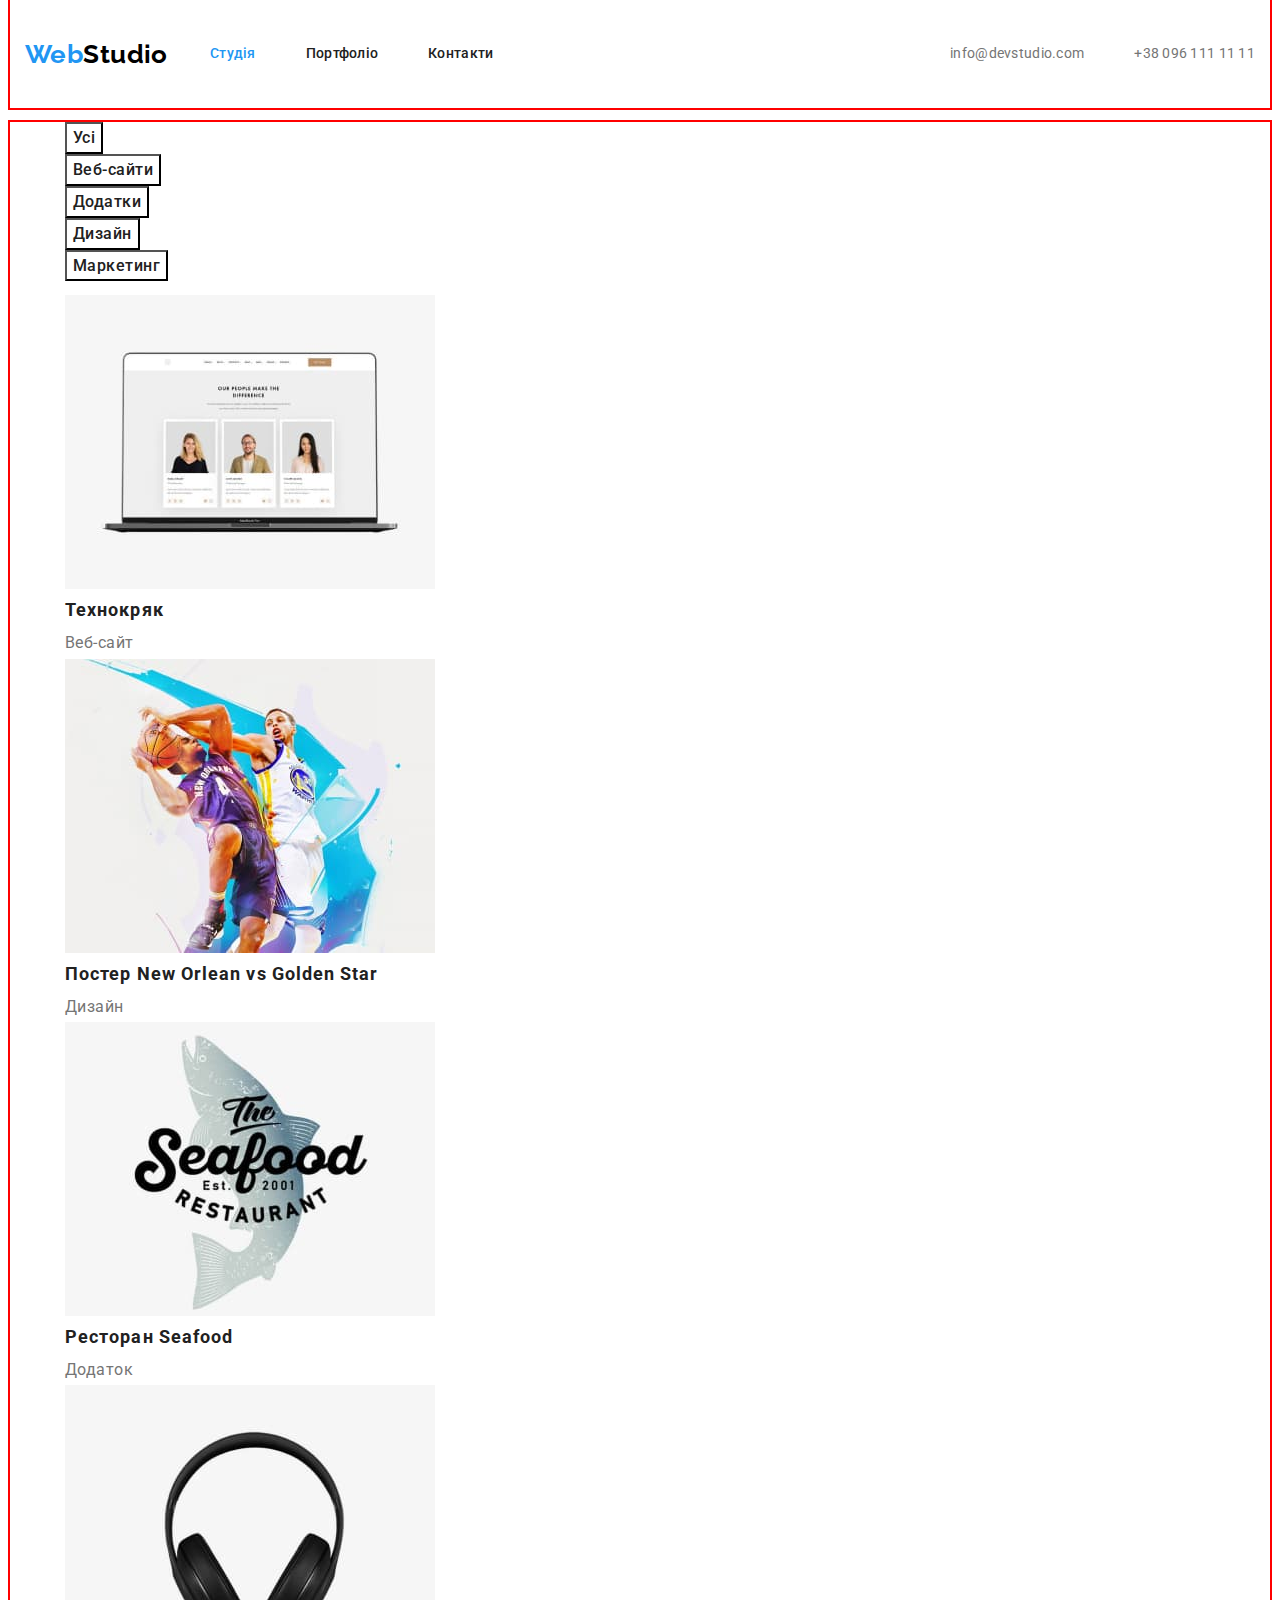
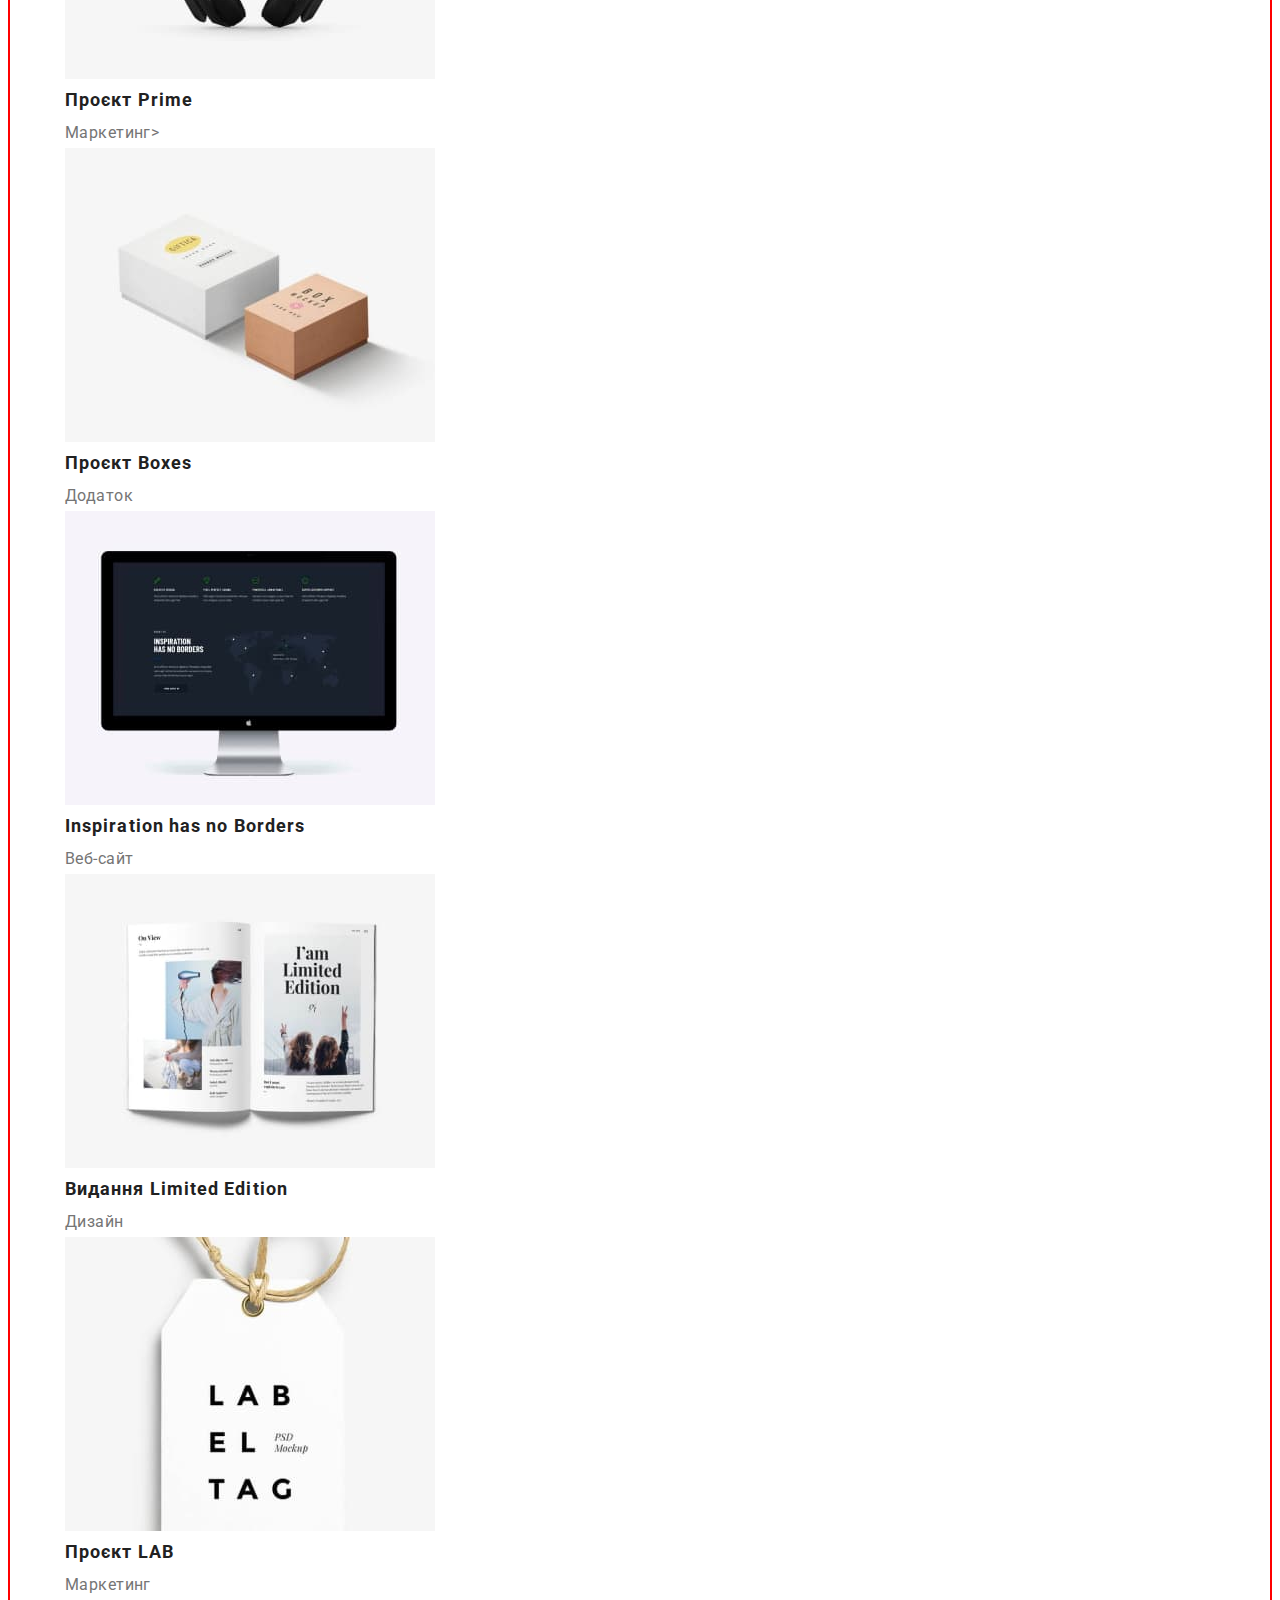
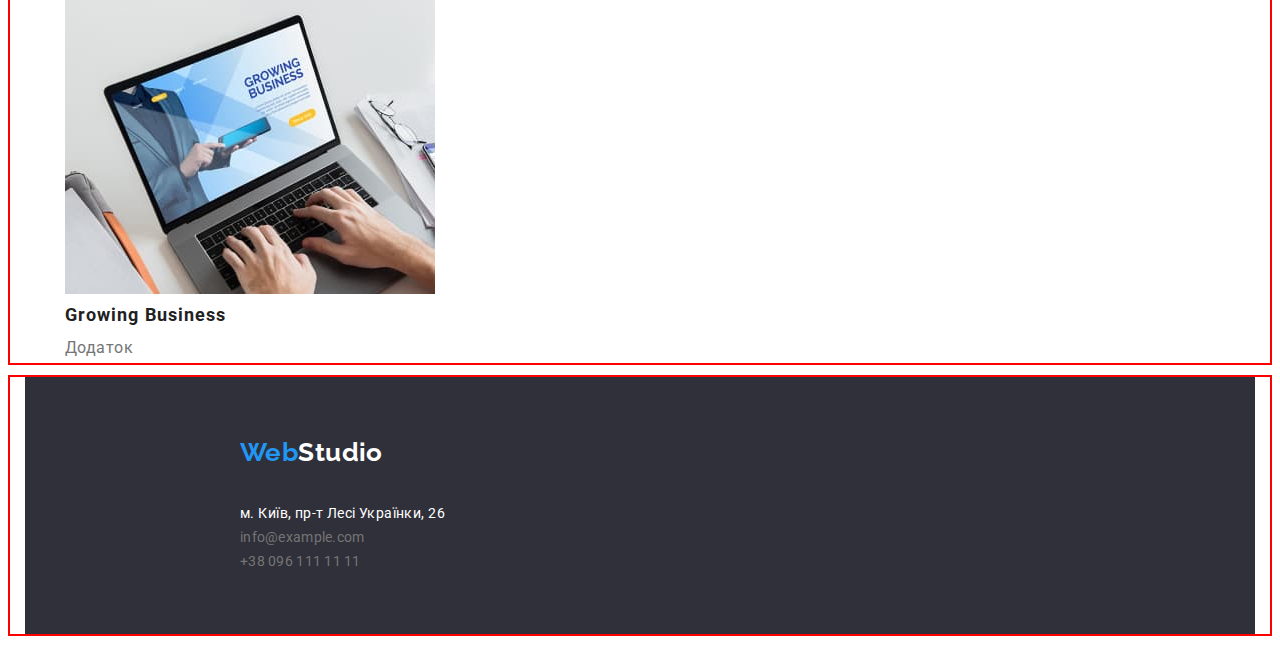
==== commit 59ba6551: "доробили 1 сторінку" ====
--- a/portfolio.html
+++ b/portfolio.html
@@ -112,11 +112,14 @@
     </main>
     <!--footer-->
     
-      <footer class="footer">
-        <div class="container"></div>
-        <a class="logo" href="./index.html">Web<span class="logo-studiof">Studio</span> </a>
-        <address class="footer">
-          <ul>
+      
+        <div class="container">
+          <footer class="footer">
+            <div class="logo-footer">
+              <a class="logo" href="./index.html">Web<span class="logo-studiof">Studio</span> </a>
+            </div>
+            <address class="footer-adress">
+              <ul class="footer-item">
             <li>
               <a
                 class="title-adress"
--- a/css/styles.css
+++ b/css/styles.css
@@ -30,7 +30,7 @@
     --button-text-focus: #188CE8;
 
     --color-info: rgba(255, 255, 255, 0.6);
-    /* --backrground-main: #F5F5F5; */
+    --backrground-comand: #F5F4FA;
     --backrground-secondary: #2F303A;
     --primery-font: Roboto, san-serif;
     --secondary-font: Raleway, san-serif;
@@ -64,12 +64,22 @@
     padding-left: 15px;
     padding-right: 15px;
     outline: 2px solid red;
-
+}
+
+h1,
+h2,
+h3,
+p {
+    margin: 0;
 }
 
 /* HEADER */
 .header {
     background-color: var(--secondary-text-color);
+    padding: 0;
+
+    margin: auto;
+
 
 
 }
@@ -79,7 +89,8 @@
 .main-nav {
     display: flex;
     align-items: center;
-    /* justify-content: space-evenly; */
+    margin: auto;
+    /* justify-content: c; */
 }
 
 
@@ -95,9 +106,12 @@
 .header-link {}
 
 /* LOGO */
+.logo-header {
+    padding-left: 215px;
+}
+
 .logo {
     display: flex;
-    margin-right: 93px;
     /* padding-left: 215px; */
 
     color: var(--brand-color);
@@ -112,6 +126,7 @@
 
 .logo-studio {
     color: var(--logo-text-color);
+
 }
 
 .logo-studiof {
@@ -190,6 +205,7 @@
 }
 
 .hero-title {
+    width: 696px;
     margin: auto;
     padding-top: 200px;
 
@@ -199,14 +215,6 @@
     line-height: 1.36;
     letter-spacing: 0.06em;
     text-transform: uppercase;
-
-    width: 696px;
-    /* padding-top: 200px;
-    padding-left: 452px;
-    padding-bottom: 280px;
-    padding-right: 452px;
-    margin-top: 30px;
-    margin-bottom: 0px; */
 
 }
 
@@ -239,9 +247,7 @@
 }
 
 /* section-features */
-.features {
-    display: inline-block;
-}
+
 
 .vissually-hidden {
     position: absolute;
@@ -257,19 +263,39 @@
     overflow: hidden;
 }
 
+.section-features {
+    display: flex;
+
+    width: 1170px;
+    margin: 0;
+    padding: 0;
+    padding-top: 94px;
+    /* margin-left: -30px;  */
+
+}
+
 .section-features .title {
     color: var(--primary-text-color);
-
-}
-
-.features-title {
+    margin-bottom: 10px;
+
+}
+
+.section-features>.item {
+    display: flex;
+    width: 270px;
+    flex-wrap: wrap;
+    flex-basis: calc(100%/4 - 30px);
+    margin-left: 30px;
+    padding-bottom: 94px;
 
     font-style: normal;
     font-weight: 400;
     line-height: 1.71;
-}
-
-.title {
+
+}
+
+.service-title {
+    padding-bottom: 50px;
     font-style: normal;
     font-weight: 700;
     font-size: 14px;
@@ -278,6 +304,29 @@
 }
 
 /* section-servise */
+
+.service-photo {
+    width: 1170px;
+    display: flex;
+    padding: 0;
+    margin: auto;
+
+    padding-bottom: 94px;
+}
+
+.photo-item {
+    width: 370px;
+    margin-right: 30px;
+
+}
+
+.photo-item:nth-child(3n) {
+    margin-right: 0;
+}
+
+
+
+
 .service-title,
 .comand-title {
     font-style: normal;
@@ -291,14 +340,39 @@
 
 /* <!--section Наша команда--> */
 .comand {
-    background-color: var(--secondary-text-color);
+    background-color: var(--backrground-comand);
+}
+
+.our-comand {
+    width: 1170px;
+    display: flex;
+    padding: 0;
+    margin: auto;
+    padding-bottom: 94px;
+}
+
+.photo-comand {
+    margin-right: 30px;
+    /* padding-bottom: 94px; */
+    box-shadow: 0px 1px 3px rgba(0, 0, 0, 0.12), 0px 1px 1px rgba(0, 0, 0, 0.14), 0px 2px 1px rgba(0, 0, 0, 0.2);
+}
+
+.photo-comand:nth-child(4n) {
+    margin-right: 0;
 }
 
 .comand-title {
-    color: var(--primary-text-color);
+    padding-bottom: 50px;
+    color: var(--primary-text-color);
+}
+
+.comand-position {
+    padding-top: 30px;
+    padding-bottom: 30px;
 }
 
 .name-title {
+    padding-bottom: 10px;
     font-style: normal;
     color: var(--primary-text-color);
     font-weight: 500;
@@ -317,9 +391,23 @@
 /* footer */
 .footer {
     background-color: var(--backrground-secondary);
+
+}
+
+.logo-footer {
+    padding-top: 60px;
+    padding-bottom: 20px;
+    padding-left: 215px;
+}
+
+.footer-item {
+    padding-left: 215px;
+    padding-bottom: 60px;
 }
 
 .title-adress {
+    padding-bottom: 9px;
+
     text-decoration: none;
     color: var(--secondary-text-color);
     line-height: 1.71;
@@ -328,6 +416,8 @@
 }
 
 .title-contact {
+    padding-bottom: 9px;
+
     font-style: normal;
     font-weight: 400;
     line-height: 1.71;
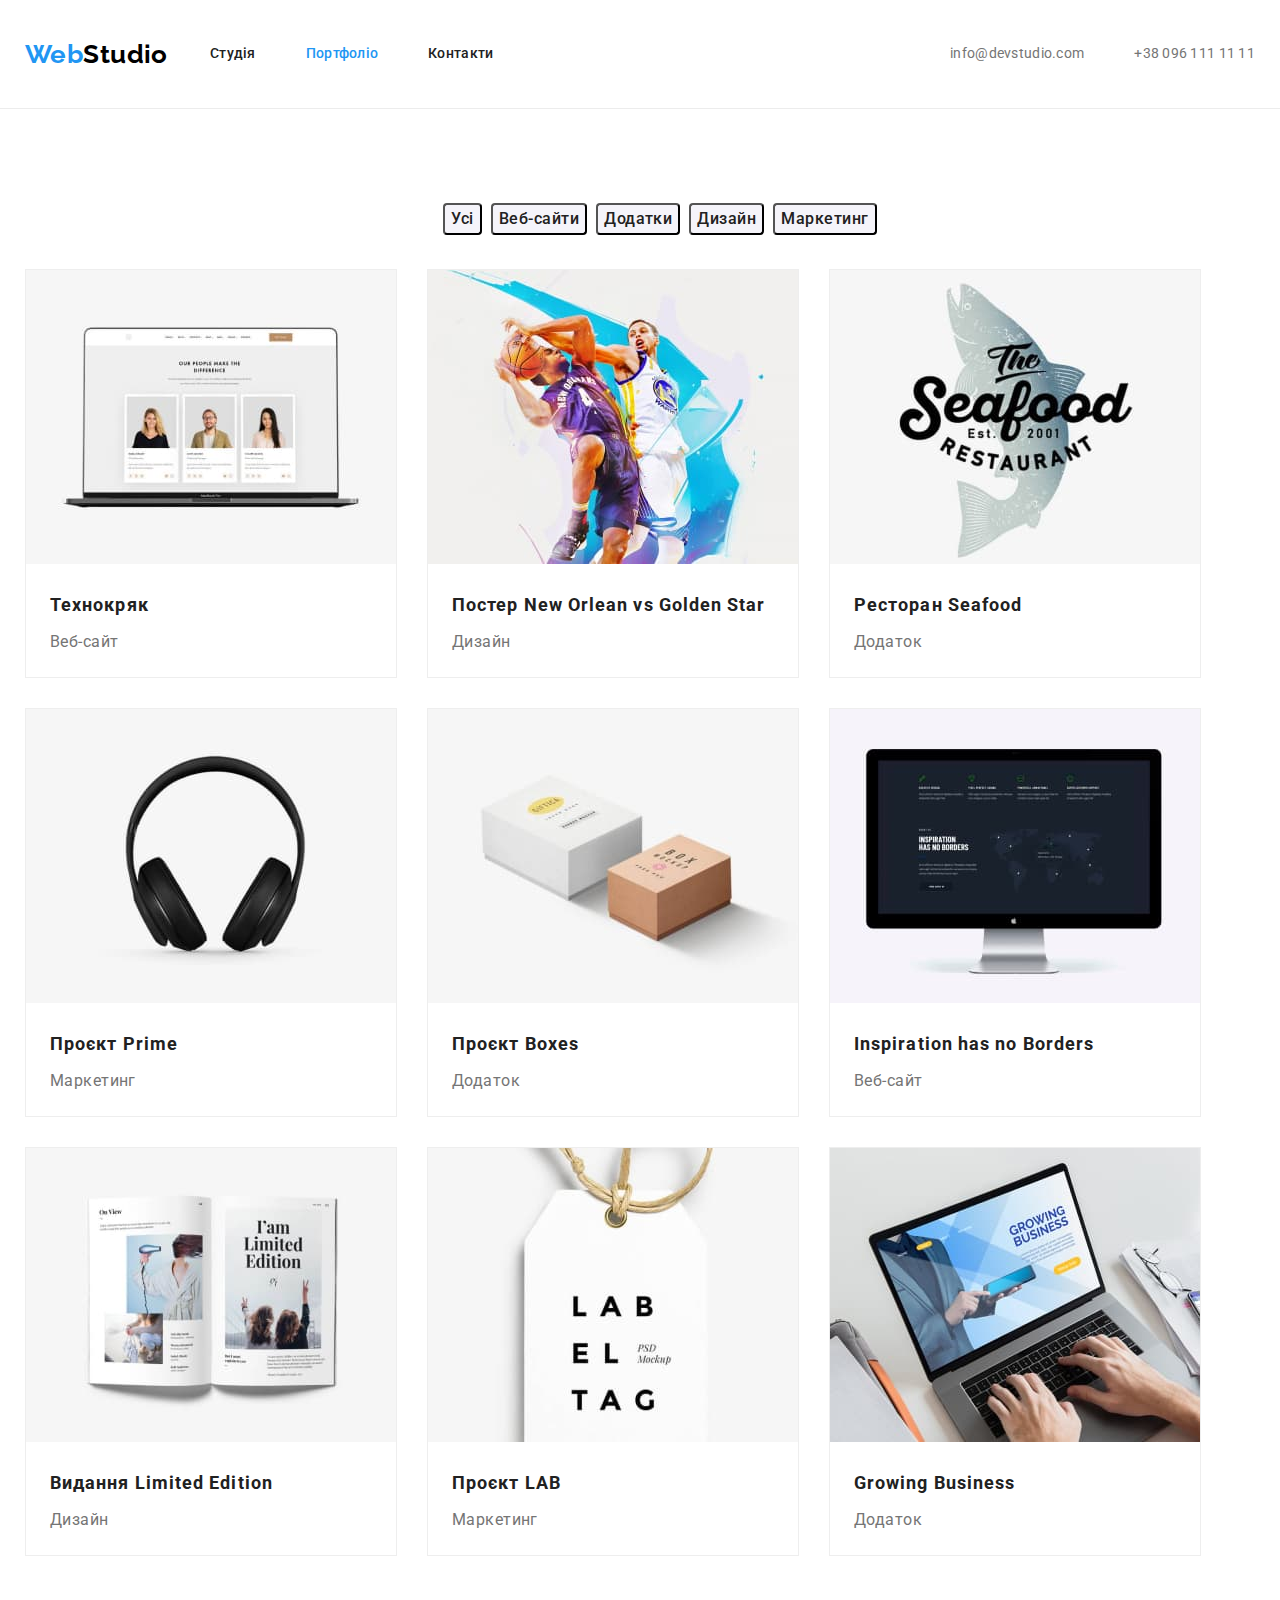
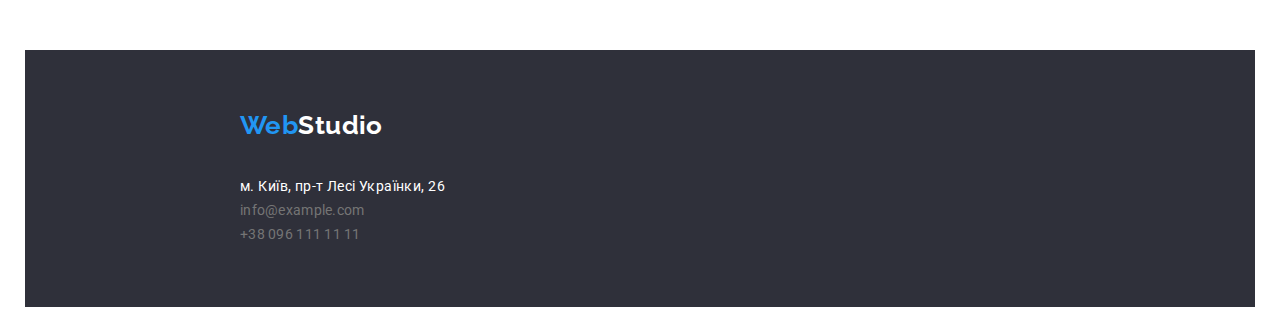
==== commit 55ad1bea: "доробили портфоліо" ====
--- a/portfolio.html
+++ b/portfolio.html
@@ -1,6 +1,6 @@
 <!DOCTYPE html>
 <html lang="en">
-  <head>
+  <head class="header">
     <meta charset="UTF-8" />
     <meta http-equiv="X-UA-Compatible" content="IE=edge" />
     <meta name="viewport" content="width=device-width, initial-scale=1.0" />
@@ -28,8 +28,8 @@
         <a class="logo" href="./index.html">Web<span class="logo-studio">Studio</span> </a>
         <nav class="header-nav">
           <ul class="site-nav">
-            <li class="header-link"><a href="./index.html" class="link current">Студія</a></li>
-            <li class="header-link"><a href="./portfolio.html" class="link">Портфоліо</a></li>
+            <li class="header-link"><a href="./index.html" class="link">Студія</a></li>
+            <li class="header-link"><a href="./portfolio.html" class="link current">Портфоліо</a></li>
             <li class="header-link"><a href="./" class="link">Контакти</a></li>
           </ul>
         </nav>
@@ -51,57 +51,57 @@
           <div class="container">
           <!--H1 hidden-->
           <h1 class="vissually-hidden">Portfolio</h1>
-
-          <ul>
-            <li><button class="button-filtr" type="button">Усі</button></li>
-            <li><button class="button-filtr" type="button">Веб-сайти</button></li>
-            <li><button class="button-filtr" type="button">Додатки</button></li>
-            <li><button class="button-filtr" type="button">Дизайн</button></li>
-            <li><button class="button-filtr" type="button">Маркетинг</button></li>
+          <ul class="buttons-portfolio">
+            <li class="button-portfolio"><button class="button-filtr" type="button">Усі</button></li>
+            <li class="button-portfolio"><button class="button-filtr" type="button">Веб-сайти</button></li>
+            <li class="button-portfolio"><button class="button-filtr" type="button">Додатки</button></li>
+            <li class="button-portfolio"><button class="button-filtr" type="button">Дизайн</button></li>
+            <li class="button-portfolio"><button class="button-filtr" type="button">Маркетинг</button></li>
           </ul>
-          <ul>
-            <li>
-              <img src="./images/ourpeople.jpg" alt="ourpeople" width="370" />
+          
+          <ul class="photo-portfolio">
+            <li class="filtr-item">
+              <img src="./images/ourpeople.jpg" alt="ourpeople" width="370" height="294"/>
               <h2 class="portfolio-title">Технокряк</h2>
               <p class="title-filtr">Веб-сайт</p>
             </li>
-            <li>
-              <img src="./images/bascetbool.jpg" alt="bascetbool" width="370" />
+            <li class="filtr-item">
+              <img src="./images/bascetbool.jpg" alt="bascetbool" width="370" height="294" />
               <h2 class="portfolio-title">Постер New Orlean vs Golden Star</h2>
               <p class="title-filtr">Дизайн</p>
             </li>
-            <li>
-              <img src="./images/seafood.jpg" alt="seafood" width="370" />
+            <li class="filtr-item">
+              <img src="./images/seafood.jpg" alt="seafood" width="370" height="294"/>
               <h2 class="portfolio-title">Ресторан Seafood</h2>
               <p class="title-filtr">Додаток</p>
             </li>
-            <li>
-              <img src="./images/naysniki.jpg" alt="naysniki" width="370" />
+            <li class="filtr-item">
+              <img src="./images/naysniki.jpg" alt="naysniki" width="370" height="294"/>
               <h2 class="portfolio-title">Проєкт Prime</h2>
-              <p class="title-filtr">Маркетинг></p>
+              <p class="title-filtr">Маркетинг</p>
             </li>
-            <li>
-              <img src="./images/box.jpg" alt="box" width="370" />
+            <li class="filtr-item">
+              <img src="./images/box.jpg" alt="box" width="370" height="294"/>
               <h2 class="portfolio-title">Проєкт Boxes</h2>
               <p class="title-filtr">Додаток</p>
             </li>
-            <li>
-              <img src="./images/comp.jpg" alt="comp" width="370" />
+            <li class="filtr-item">
+              <img src="./images/comp.jpg" alt="comp" width="370" height="294"/>
               <h2 class="portfolio-title">Inspiration has no Borders</h2>
               <p class="title-filtr">Веб-сайт</p>
             </li>
-            <li>
-              <img src="./images/limitededition.jpg" alt="book limitededition" width="370" />
+            <li class="filtr-item">
+              <img src="./images/limitededition.jpg" alt="book limitededition" width="370" height="294"/>
               <h2 class="portfolio-title">Видання Limited Edition</h2>
               <p class="title-filtr">Дизайн</p>
             </li>
-            <li>
-              <img src="./images/labeltag.jpg" alt="labeltag" width="370" />
+            <li class="filtr-item">
+              <img src="./images/labeltag.jpg" alt="labeltag" width="370" height="294" />
               <h2 class="portfolio-title">Проєкт LAB</h2>
               <p class="title-filtr">Маркетинг</p>
             </li>
-            <li>
-              <img src="./images/nout.jpg" alt="nout" width="370" />
+            <li class="filtr-item">
+              <img src="./images/nout.jpg" alt="nout" width="370" height="294"/>
               <h2 class="portfolio-title">Growing Business</h2>
               <p class="title-filtr">Додаток</p>
             </li>
--- a/css/styles.css
+++ b/css/styles.css
@@ -34,6 +34,8 @@
     --backrground-secondary: #2F303A;
     --primery-font: Roboto, san-serif;
     --secondary-font: Raleway, san-serif;
+    --border-background: #ECECEC;
+    --border-photo: #EEEEEE;
 }
 
 body {
@@ -63,7 +65,7 @@
     margin-right: auto;
     padding-left: 15px;
     padding-right: 15px;
-    outline: 2px solid red;
+    /* outline: 2px solid red; */
 }
 
 h1,
@@ -79,9 +81,7 @@
     padding: 0;
 
     margin: auto;
-
-
-
+    border-bottom: 1px solid var(--border-background)
 }
 
 
@@ -103,7 +103,7 @@
 
 }
 
-.header-link {}
+/* .header-link {} */
 
 /* LOGO */
 .logo-header {
@@ -424,16 +424,34 @@
 }
 
 /*  PORTFOLIO */
-/* main hero- */
-/* .main-portfolio {
-    /* background-color: var(--backrground-main); */
-/* } */
+
+
+/* buttons-potfolio */
+.buttons-portfolio {
+    display: flex;
+    margin: 0;
+    /* outline: 2px solid green; */
+    padding-top: 94px;
+    padding-bottom: 34px;
+    text-align: center;
+    justify-content: center;
+}
+
+.button-portfolio {
+    margin-right: 9px;
+
+}
+
+.button-portfolio:nth-child(5n) {
+    margin-right: 0;
+}
 
 /* button-filtr */
 .button-filtr {
-    background-color: var(--secondary-text-color);
+    background-color: var(--backrground-comand);
     color: var(--primary-text-color);
     cursor: pointer;
+    border-radius: 4px;
     font-family: var(--primery-font);
     font-style: normal;
     font-weight: 500;
@@ -446,16 +464,49 @@
 .button-filtr:hover {
     color: var(--secondary-text-color);
     background-color: var(--brand-color);
+
+
 }
 
 .button-filtr:focus {
     color: var(--secondary-text-color);
     background-color: var(--brand-color);
-}
-
+    border-radius: 4px;
+
+}
+
+/* photo-portfolio */
+.photo-portfolio {
+    /* outline: 2px solid tomato; */
+    display: flex;
+    flex-wrap: wrap;
+    padding: 0;
+    margin: auto;
+    padding-bottom: 94px;
+
+
+}
+
+.filtr-item {
+    margin-right: 30px;
+    margin-bottom: 30px;
+    border: 1px solid var(--border-photo)
+}
+
+.filtr-item:nth-child(3n) {
+    margin-right: 0;
+}
+
+.filtr-item:nth-last-child(-n+3) {
+    margin-bottom: 0;
+}
 
 /* portfolio-title */
 .portfolio-title {
+    padding-top: 20px;
+    padding-bottom: 4px;
+    padding-left: 24px;
+
     color: var(--primary-text-color);
     font-style: normal;
     font-weight: 700;
@@ -466,6 +517,8 @@
 
 /* title-filtr */
 .title-filtr {
+    padding-bottom: 20px;
+    padding-left: 24px;
     font-style: normal;
     font-weight: 400;
     font-size: 16px;
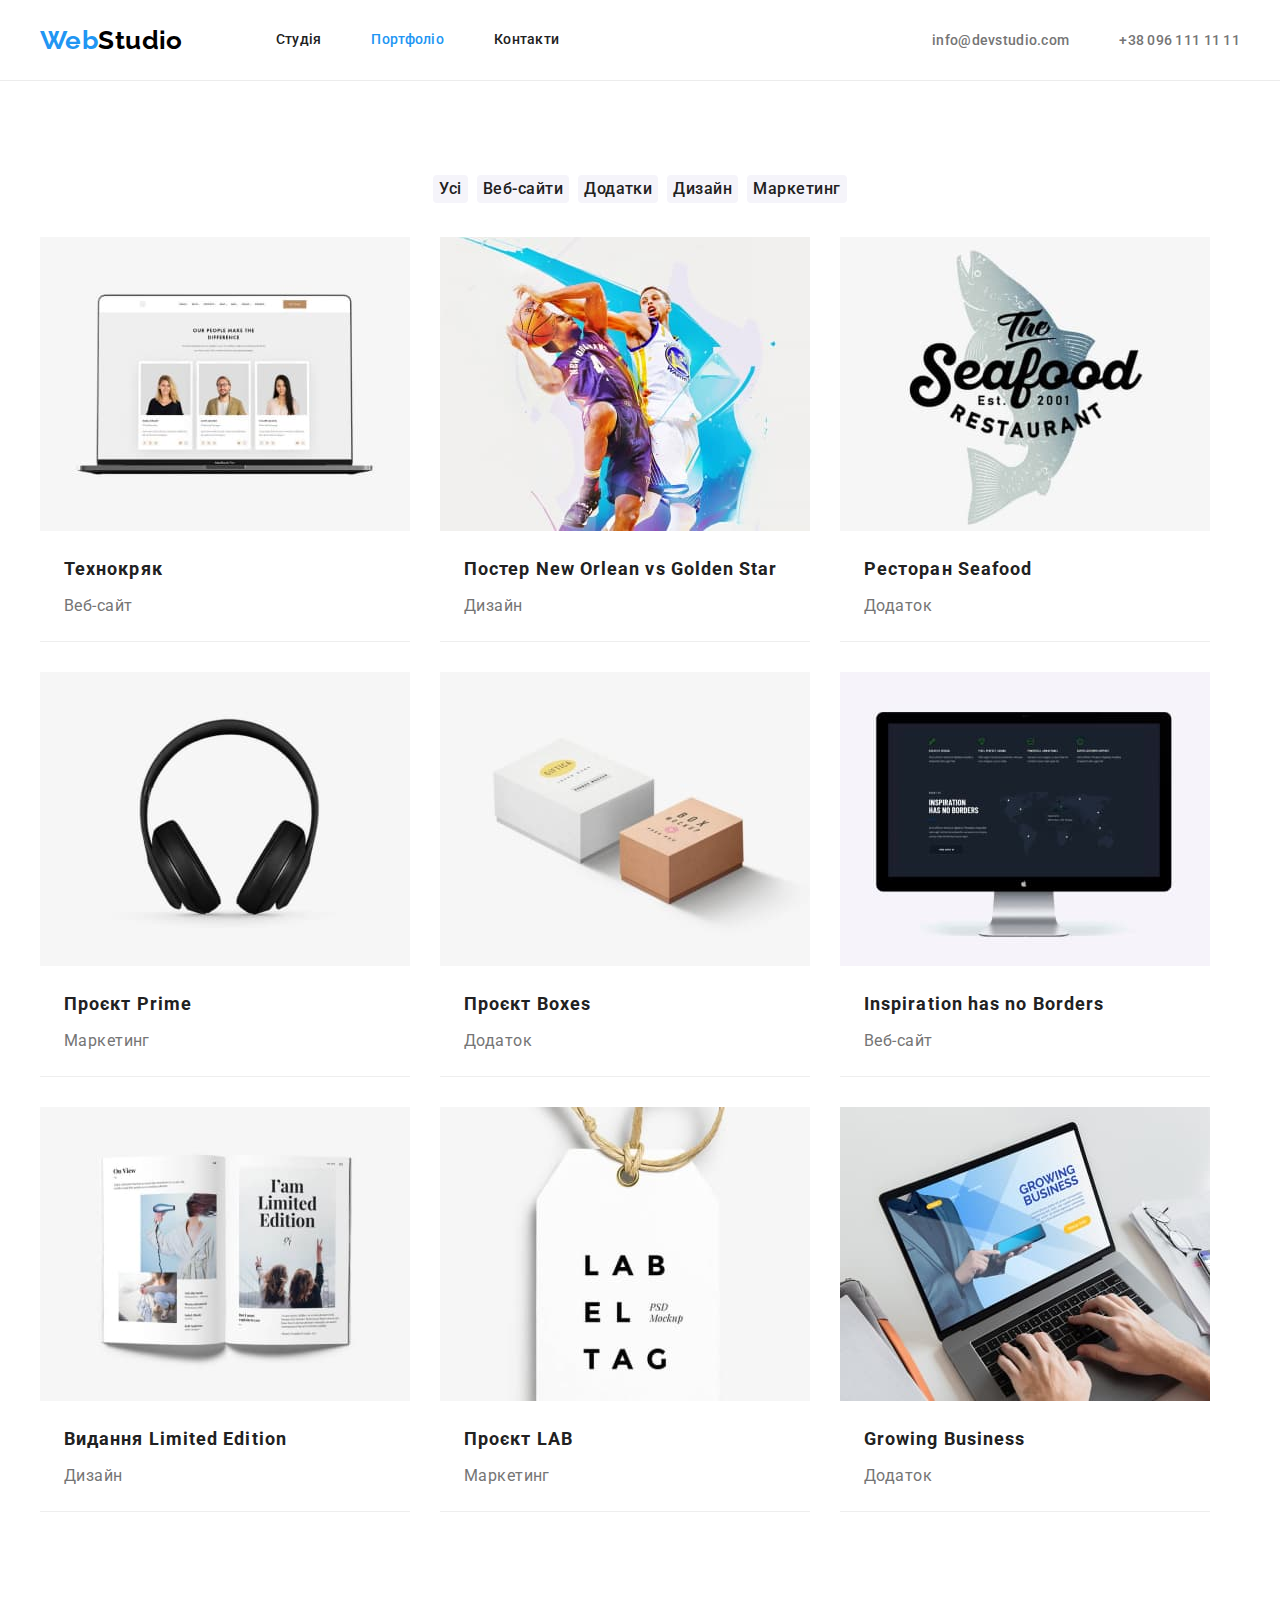
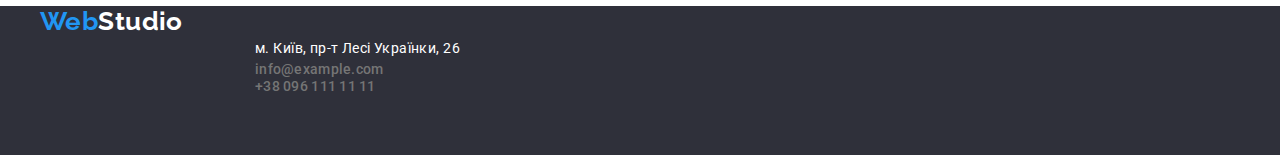
==== commit cc4899d8: "виправили зауваження ментора" ====
--- a/portfolio.html
+++ b/portfolio.html
@@ -22,14 +22,16 @@
   </head>
   <body>
     <!-- header-portfolio -->
-    
+
     <header class="header">
       <div class="container main-nav">
         <a class="logo" href="./index.html">Web<span class="logo-studio">Studio</span> </a>
         <nav class="header-nav">
           <ul class="site-nav">
             <li class="header-link"><a href="./index.html" class="link">Студія</a></li>
-            <li class="header-link"><a href="./portfolio.html" class="link current">Портфоліо</a></li>
+            <li class="header-link">
+              <a href="./portfolio.html" class="link current">Портфоліо</a>
+            </li>
             <li class="header-link"><a href="./" class="link">Контакти</a></li>
           </ul>
         </nav>
@@ -43,25 +45,34 @@
         </ul>
       </div>
     </header>
-    
+
     <!--main hero-->
     <main>
-      
-        <section class="main-portfolio">
-          <div class="container">
+      <section class="main-portfolio">
+        <div class="container">
           <!--H1 hidden-->
           <h1 class="vissually-hidden">Portfolio</h1>
           <ul class="buttons-portfolio">
-            <li class="button-portfolio"><button class="button-filtr" type="button">Усі</button></li>
-            <li class="button-portfolio"><button class="button-filtr" type="button">Веб-сайти</button></li>
-            <li class="button-portfolio"><button class="button-filtr" type="button">Додатки</button></li>
-            <li class="button-portfolio"><button class="button-filtr" type="button">Дизайн</button></li>
-            <li class="button-portfolio"><button class="button-filtr" type="button">Маркетинг</button></li>
+            <li class="button-portfolio">
+              <button class="button-filtr" type="button">Усі</button>
+            </li>
+            <li class="button-portfolio">
+              <button class="button-filtr" type="button">Веб-сайти</button>
+            </li>
+            <li class="button-portfolio">
+              <button class="button-filtr" type="button">Додатки</button>
+            </li>
+            <li class="button-portfolio">
+              <button class="button-filtr" type="button">Дизайн</button>
+            </li>
+            <li class="button-portfolio">
+              <button class="button-filtr" type="button">Маркетинг</button>
+            </li>
           </ul>
-          
+
           <ul class="photo-portfolio">
             <li class="filtr-item">
-              <img src="./images/ourpeople.jpg" alt="ourpeople" width="370" height="294"/>
+              <img src="./images/ourpeople.jpg" alt="ourpeople" width="370" height="294" />
               <h2 class="portfolio-title">Технокряк</h2>
               <p class="title-filtr">Веб-сайт</p>
             </li>
@@ -71,27 +82,32 @@
               <p class="title-filtr">Дизайн</p>
             </li>
             <li class="filtr-item">
-              <img src="./images/seafood.jpg" alt="seafood" width="370" height="294"/>
+              <img src="./images/seafood.jpg" alt="seafood" width="370" height="294" />
               <h2 class="portfolio-title">Ресторан Seafood</h2>
               <p class="title-filtr">Додаток</p>
             </li>
             <li class="filtr-item">
-              <img src="./images/naysniki.jpg" alt="naysniki" width="370" height="294"/>
+              <img src="./images/naysniki.jpg" alt="naysniki" width="370" height="294" />
               <h2 class="portfolio-title">Проєкт Prime</h2>
               <p class="title-filtr">Маркетинг</p>
             </li>
             <li class="filtr-item">
-              <img src="./images/box.jpg" alt="box" width="370" height="294"/>
+              <img src="./images/box.jpg" alt="box" width="370" height="294" />
               <h2 class="portfolio-title">Проєкт Boxes</h2>
               <p class="title-filtr">Додаток</p>
             </li>
             <li class="filtr-item">
-              <img src="./images/comp.jpg" alt="comp" width="370" height="294"/>
+              <img src="./images/comp.jpg" alt="comp" width="370" height="294" />
               <h2 class="portfolio-title">Inspiration has no Borders</h2>
               <p class="title-filtr">Веб-сайт</p>
             </li>
             <li class="filtr-item">
-              <img src="./images/limitededition.jpg" alt="book limitededition" width="370" height="294"/>
+              <img
+                src="./images/limitededition.jpg"
+                alt="book limitededition"
+                width="370"
+                height="294"
+              />
               <h2 class="portfolio-title">Видання Limited Edition</h2>
               <p class="title-filtr">Дизайн</p>
             </li>
@@ -101,25 +117,23 @@
               <p class="title-filtr">Маркетинг</p>
             </li>
             <li class="filtr-item">
-              <img src="./images/nout.jpg" alt="nout" width="370" height="294"/>
+              <img src="./images/nout.jpg" alt="nout" width="370" height="294" />
               <h2 class="portfolio-title">Growing Business</h2>
               <p class="title-filtr">Додаток</p>
             </li>
           </ul>
         </div>
-        </section>
-      
+      </section>
     </main>
     <!--footer-->
-    
-      
-        <div class="container">
-          <footer class="footer">
-            <div class="logo-footer">
-              <a class="logo" href="./index.html">Web<span class="logo-studiof">Studio</span> </a>
-            </div>
-            <address class="footer-adress">
-              <ul class="footer-item">
+
+    <footer class="footer">
+      <div class="container">
+        <div class="logo-footer">
+          <a class="logo" href="./index.html">Web<span class="logo-studiof">Studio</span> </a>
+        </div>
+        <address class="footer-adress">
+          <ul class="footer-item">
             <li>
               <a
                 class="title-adress"
@@ -134,7 +148,6 @@
           </ul>
         </address>
       </div>
-      </footer>
-    
+    </footer>
   </body>
 </html>
--- a/css/styles.css
+++ b/css/styles.css
@@ -57,10 +57,12 @@
 
 ul {
     list-style: none;
+    padding: 0;
+    margin: 0;
 }
 
 .container {
-    width: 1230px;
+    width: 1200px;
     margin-left: auto;
     margin-right: auto;
     padding-left: 15px;
@@ -68,50 +70,75 @@
     /* outline: 2px solid red; */
 }
 
+/* зброси */
 h1,
 h2,
 h3,
+h4,
+h5,
+h6,
 p {
     margin: 0;
 }
 
+img {
+    display: block;
+    max-width: 100%;
+}
+
+.footer-addres {
+    font-style: normal;
+}
+
+button {
+    display: block;
+    cursor: pointer;
+    border: none;
+    border-radius: 4px;
+}
+
+.section {
+    padding-top: 94px;
+    padding-bottom: 94px;
+}
+
+.list {
+    list-style: none;
+    padding-left: 0;
+    margin: 0;
+}
+
+.link {
+    text-decoration: none;
+    color: inherit;
+}
+
 /* HEADER */
 .header {
-    background-color: var(--secondary-text-color);
+    /* background-color: var(--secondary-text-color);
     padding: 0;
 
-    margin: auto;
+    margin: auto; */
     border-bottom: 1px solid var(--border-background)
 }
 
+.header-nav {
+    margin-left: 93px;
+}
 
 /* main-nav ставимо навігацію в ряд */
 .main-nav {
     display: flex;
     align-items: center;
-    margin: auto;
+    /* margin: auto; */
     /* justify-content: c; */
 }
 
 
-/* header -навігація */
-.header-nav {
+/* LOGO */
+
+.logo {
     /* display: flex; */
-    /* display: flex;
-    align-items: center;
-    justify-content: start; */
-
-}
-
-/* .header-link {} */
-
-/* LOGO */
-.logo-header {
-    padding-left: 215px;
-}
-
-.logo {
-    display: flex;
     /* padding-left: 215px; */
 
     color: var(--brand-color);
@@ -120,7 +147,7 @@
     font-weight: 700;
     font-size: 26px;
     line-height: 1.19;
-    width: 145px;
+    /* width: 145px; */
 
 }
 
@@ -144,7 +171,6 @@
     /* background-color: red; */
     margin-right: 50px;
 }
-
 
 /* .site-nav .header-link:last-child {
     margin-right: 0; */
@@ -198,17 +224,17 @@
 /* section-hero */
 .hero {
     background-color: var(--backrground-secondary);
-    color: var(--secondary-text-color);
-    text-align: center;
-    height: 600px;
+    text-align: center;
+    padding: 200px 0;
 
 }
 
 .hero-title {
     width: 696px;
-    margin: auto;
-    padding-top: 200px;
-
+    margin: 0 auto;
+
+
+    color: var(--secondary-text-color);
     font-style: normal;
     font-weight: 900;
     font-size: 44px;
@@ -222,8 +248,9 @@
     display: inline-block;
     border-radius: 4px;
     min-width: 216px;
-    height: 50px;
     margin-top: 30px;
+    border: none;
+    padding: 10px 32px;
 
     background-color: var(--brand-color);
     color: var(--secondary-text-color);
@@ -247,7 +274,9 @@
 }
 
 /* section-features */
-
+.our-features {
+    padding: 94px 0;
+}
 
 .vissually-hidden {
     position: absolute;
@@ -266,52 +295,62 @@
 .section-features {
     display: flex;
 
-    width: 1170px;
-    margin: 0;
-    padding: 0;
-    padding-top: 94px;
-    /* margin-left: -30px;  */
-
-}
-
-.section-features .title {
-    color: var(--primary-text-color);
+
+}
+
+.section-features .feauter-title {
     margin-bottom: 10px;
 
+    font-size: 14px;
+    color: var(--primary-text-color);
+
+
 }
 
 .section-features>.item {
-    display: flex;
+    /* display: flex; */
     width: 270px;
-    flex-wrap: wrap;
+    /* flex-wrap: wrap; */
     flex-basis: calc(100%/4 - 30px);
     margin-left: 30px;
-    padding-bottom: 94px;
-
-    font-style: normal;
+
+    /* padding-bottom: 94px; */
+}
+
+
+.section-features>.item:nth-first :first-child {
+    margin-left: 0;
+}
+
+.features-text {
     font-weight: 400;
     line-height: 1.71;
 
 }
 
+/* section-servise */
+.style-servis {
+    padding-bottom: 94px;
+}
+
 .service-title {
-    padding-bottom: 50px;
+    margin-bottom: 50px;
     font-style: normal;
     font-weight: 700;
     font-size: 14px;
     line-height: 1.14;
-    text-transform: uppercase;
+
 }
 
 /* section-servise */
 
+
 .service-photo {
-    width: 1170px;
-    display: flex;
-    padding: 0;
-    margin: auto;
-
-    padding-bottom: 94px;
+
+    display: flex;
+
+
+
 }
 
 .photo-item {
@@ -324,8 +363,12 @@
     margin-right: 0;
 }
 
-
-
+/* 
+.comand-title {
+    padding-top: 94px;
+    margin-bottom: 50px; */
+
+/* } */
 
 .service-title,
 .comand-title {
@@ -338,23 +381,25 @@
 
 }
 
+
+
 /* <!--section Наша команда--> */
 .comand {
     background-color: var(--backrground-comand);
+    padding: 94px 0;
 }
 
 .our-comand {
-    width: 1170px;
-    display: flex;
-    padding: 0;
-    margin: auto;
-    padding-bottom: 94px;
+
+    display: flex;
+
 }
 
 .photo-comand {
     margin-right: 30px;
-    /* padding-bottom: 94px; */
+    background-color: var(--secondary-text-color);
     box-shadow: 0px 1px 3px rgba(0, 0, 0, 0.12), 0px 1px 1px rgba(0, 0, 0, 0.14), 0px 2px 1px rgba(0, 0, 0, 0.2);
+    border-radius: 0px 0px 4px 4px;
 }
 
 .photo-comand:nth-child(4n) {
@@ -362,7 +407,7 @@
 }
 
 .comand-title {
-    padding-bottom: 50px;
+    margin-bottom: 50px;
     color: var(--primary-text-color);
 }
 
@@ -372,7 +417,7 @@
 }
 
 .name-title {
-    padding-bottom: 10px;
+    margin-bottom: 10px;
     font-style: normal;
     color: var(--primary-text-color);
     font-weight: 500;
@@ -395,9 +440,9 @@
 }
 
 .logo-footer {
-    padding-top: 60px;
+    /* padding-top: 60px;
     padding-bottom: 20px;
-    padding-left: 215px;
+    padding-left: 215px; */
 }
 
 .footer-item {
@@ -415,7 +460,7 @@
     font-weight: 400;
 }
 
-.title-contact {
+.footer-contact>.title-contact {
     padding-bottom: 9px;
 
     font-style: normal;
@@ -424,8 +469,6 @@
 }
 
 /*  PORTFOLIO */
-
-
 /* buttons-potfolio */
 .buttons-portfolio {
     display: flex;
@@ -487,10 +530,12 @@
 
 }
 
+
 .filtr-item {
     margin-right: 30px;
     margin-bottom: 30px;
-    border: 1px solid var(--border-photo)
+    border-bottom: 1px solid var(--border-photo);
+
 }
 
 .filtr-item:nth-child(3n) {
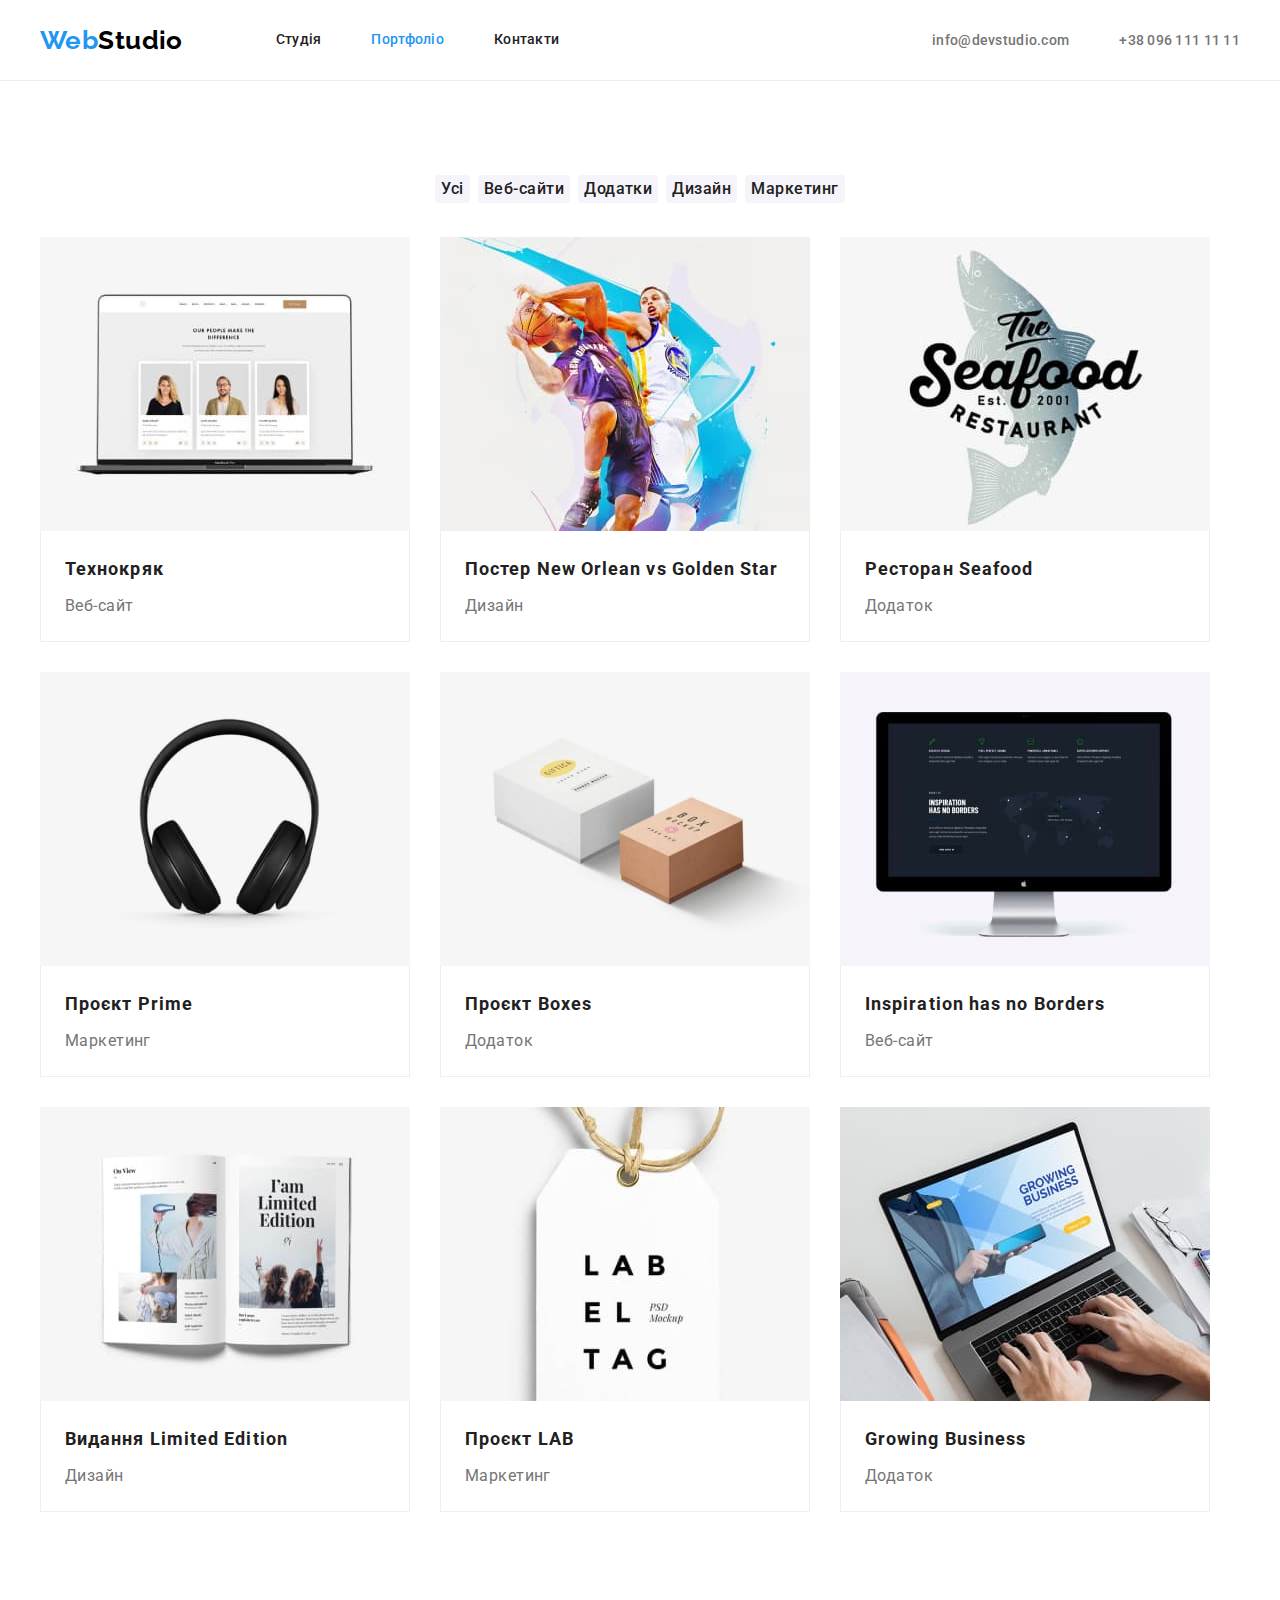
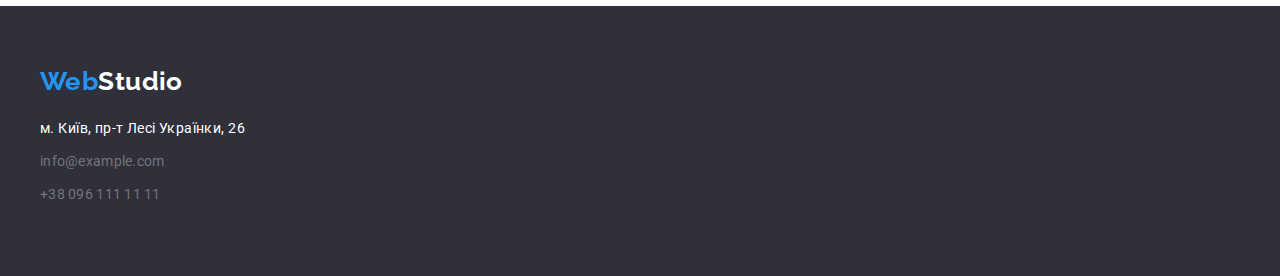
==== commit b6827092: "виправили зауваження ментора в порфоліо" ====
--- a/portfolio.html
+++ b/portfolio.html
@@ -73,33 +73,45 @@
           <ul class="photo-portfolio">
             <li class="filtr-item">
               <img src="./images/ourpeople.jpg" alt="ourpeople" width="370" height="294" />
-              <h2 class="portfolio-title">Технокряк</h2>
-              <p class="title-filtr">Веб-сайт</p>
+              <div class="title-stule">
+                <h2 class="portfolio-title">Технокряк</h2>
+                <p class="title-filtr">Веб-сайт</p>
+              </div>
             </li>
             <li class="filtr-item">
               <img src="./images/bascetbool.jpg" alt="bascetbool" width="370" height="294" />
-              <h2 class="portfolio-title">Постер New Orlean vs Golden Star</h2>
-              <p class="title-filtr">Дизайн</p>
+              <div class="title-stule">
+                <h2 class="portfolio-title">Постер New Orlean vs Golden Star</h2>
+                <p class="title-filtr">Дизайн</p>
+              </div>
             </li>
             <li class="filtr-item">
               <img src="./images/seafood.jpg" alt="seafood" width="370" height="294" />
-              <h2 class="portfolio-title">Ресторан Seafood</h2>
-              <p class="title-filtr">Додаток</p>
+              <div class="title-stule">
+                <h2 class="portfolio-title">Ресторан Seafood</h2>
+                <p class="title-filtr">Додаток</p>
+              </div>
             </li>
             <li class="filtr-item">
               <img src="./images/naysniki.jpg" alt="naysniki" width="370" height="294" />
-              <h2 class="portfolio-title">Проєкт Prime</h2>
-              <p class="title-filtr">Маркетинг</p>
+              <div class="title-stule">
+                <h2 class="portfolio-title">Проєкт Prime</h2>
+                <p class="title-filtr">Маркетинг</p>
+              </div>
             </li>
             <li class="filtr-item">
               <img src="./images/box.jpg" alt="box" width="370" height="294" />
-              <h2 class="portfolio-title">Проєкт Boxes</h2>
-              <p class="title-filtr">Додаток</p>
+              <div class="title-stule">
+                <h2 class="portfolio-title">Проєкт Boxes</h2>
+                <p class="title-filtr">Додаток</p>
+              </div>
             </li>
             <li class="filtr-item">
               <img src="./images/comp.jpg" alt="comp" width="370" height="294" />
-              <h2 class="portfolio-title">Inspiration has no Borders</h2>
-              <p class="title-filtr">Веб-сайт</p>
+              <div class="title-stule">
+                <h2 class="portfolio-title">Inspiration has no Borders</h2>
+                <p class="title-filtr">Веб-сайт</p>
+              </div>
             </li>
             <li class="filtr-item">
               <img
@@ -108,18 +120,25 @@
                 width="370"
                 height="294"
               />
-              <h2 class="portfolio-title">Видання Limited Edition</h2>
-              <p class="title-filtr">Дизайн</p>
+              <div class="title-stule">
+                <h2 class="portfolio-title">Видання Limited Edition</h2>
+                <p class="title-filtr">Дизайн</p>
+              </div>
             </li>
             <li class="filtr-item">
               <img src="./images/labeltag.jpg" alt="labeltag" width="370" height="294" />
-              <h2 class="portfolio-title">Проєкт LAB</h2>
-              <p class="title-filtr">Маркетинг</p>
+              <div class="title-stule">
+                <h2 class="portfolio-title">Проєкт LAB</h2>
+                <p class="title-filtr">Маркетинг</p>
+              </div>
             </li>
             <li class="filtr-item">
               <img src="./images/nout.jpg" alt="nout" width="370" height="294" />
-              <h2 class="portfolio-title">Growing Business</h2>
-              <p class="title-filtr">Додаток</p>
+
+              <div class="title-stule">
+                <h2 class="portfolio-title">Growing Business</h2>
+                <p class="title-filtr">Додаток</p>
+              </div>
             </li>
           </ul>
         </div>
@@ -133,8 +152,8 @@
           <a class="logo" href="./index.html">Web<span class="logo-studiof">Studio</span> </a>
         </div>
         <address class="footer-adress">
-          <ul class="footer-item">
-            <li>
+          <ul class="footer-list">
+            <li class="footer-item">
               <a
                 class="title-adress"
                 href="https://goo.gl/maps/m3JeE5dXYkWtEr1z5"
@@ -143,8 +162,12 @@
                 >м. Київ, пр-т Лесі Українки, 26</a
               >
             </li>
-            <li><a class="title-contact" href="mailto:info@example.com">info@example.com</a></li>
-            <li><a class="title-contact" href="tel:+380961111111">+38 096 111 11 11</a></li>
+            <li class="footer-item">
+              <a class="title-contact" href="mailto:info@example.com">info@example.com</a>
+            </li>
+            <li class="footer-item">
+              <a class="title-contact" href="tel:+380961111111">+38 096 111 11 11</a>
+            </li>
           </ul>
         </address>
       </div>
--- a/css/styles.css
+++ b/css/styles.css
@@ -436,22 +436,23 @@
 /* footer */
 .footer {
     background-color: var(--backrground-secondary);
-
-}
-
-.logo-footer {
+    padding: 60px 0;
+}
+
+/* .logo-footer {
     /* padding-top: 60px;
     padding-bottom: 20px;
     padding-left: 215px; */
+.footer-adress {
+    margin-top: 20px;
 }
 
 .footer-item {
-    padding-left: 215px;
-    padding-bottom: 60px;
+    padding-bottom: 9px;
 }
 
 .title-adress {
-    padding-bottom: 9px;
+
 
     text-decoration: none;
     color: var(--secondary-text-color);
@@ -460,8 +461,8 @@
     font-weight: 400;
 }
 
-.footer-contact>.title-contact {
-    padding-bottom: 9px;
+.footer-item>.title-contact {
+
 
     font-style: normal;
     font-weight: 400;
@@ -474,14 +475,14 @@
     display: flex;
     margin: 0;
     /* outline: 2px solid green; */
-    padding-top: 94px;
     padding-bottom: 34px;
     text-align: center;
     justify-content: center;
 }
 
 .button-portfolio {
-    margin-right: 9px;
+    border: none;
+    margin-right: 8px;
 
 }
 
@@ -518,6 +519,11 @@
 
 }
 
+/* main-portfolio */
+.main-portfolio {
+    padding: 94px 0;
+}
+
 /* photo-portfolio */
 .photo-portfolio {
     /* outline: 2px solid tomato; */
@@ -525,8 +531,6 @@
     flex-wrap: wrap;
     padding: 0;
     margin: auto;
-    padding-bottom: 94px;
-
 
 }
 
@@ -534,7 +538,7 @@
 .filtr-item {
     margin-right: 30px;
     margin-bottom: 30px;
-    border-bottom: 1px solid var(--border-photo);
+    /* border-bottom: 1px solid var(--border-photo); */
 
 }
 
@@ -546,12 +550,19 @@
     margin-bottom: 0;
 }
 
+.title-stule {
+    padding-top: 20px;
+    padding-bottom: 20px;
+    padding-left: 24px;
+    border: 1px solid var(--border-photo);
+    border-top: none;
+
+}
+
 /* portfolio-title */
 .portfolio-title {
-    padding-top: 20px;
+
     padding-bottom: 4px;
-    padding-left: 24px;
-
     color: var(--primary-text-color);
     font-style: normal;
     font-weight: 700;
@@ -562,8 +573,7 @@
 
 /* title-filtr */
 .title-filtr {
-    padding-bottom: 20px;
-    padding-left: 24px;
+
     font-style: normal;
     font-weight: 400;
     font-size: 16px;
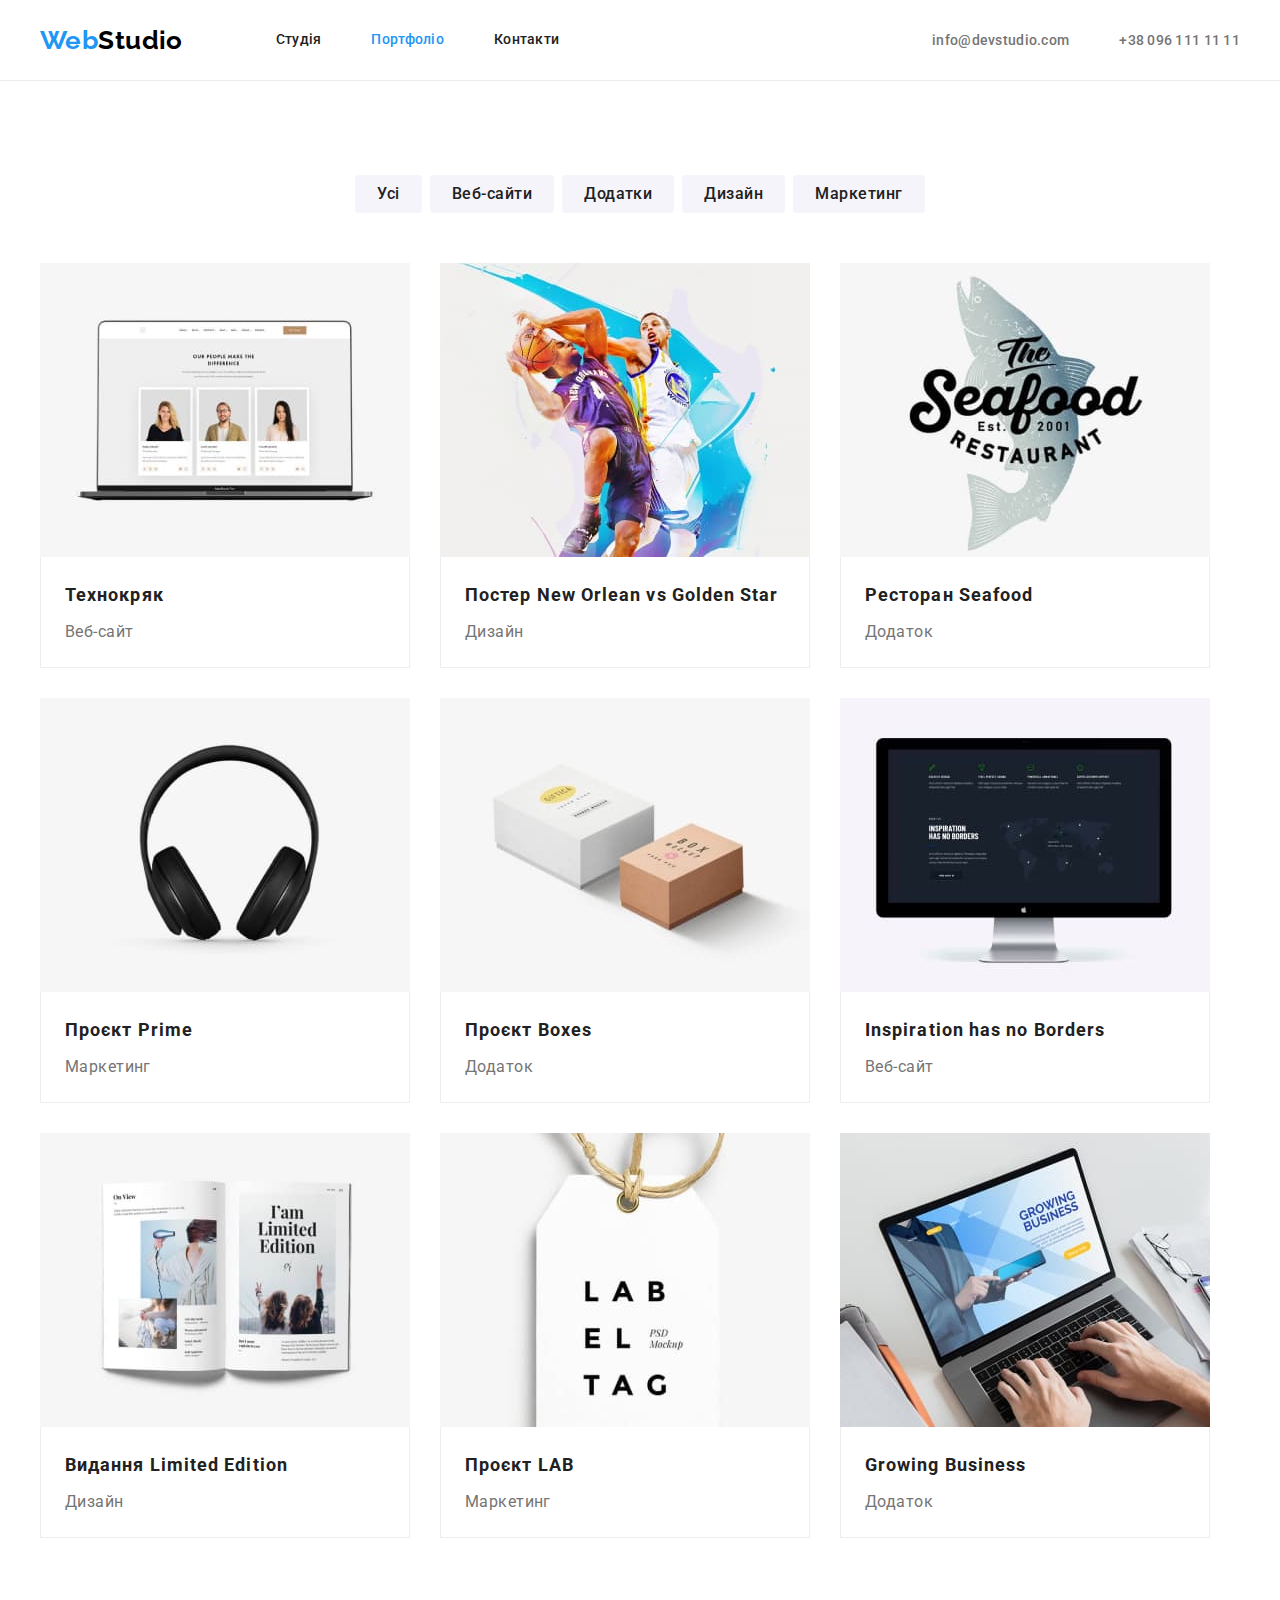
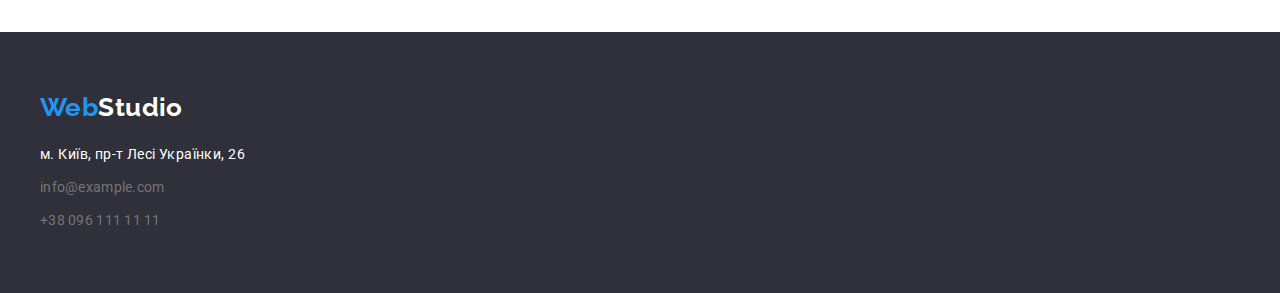
==== commit 47076410: "доробили всі правки від ментора" ====
--- a/portfolio.html
+++ b/portfolio.html
@@ -148,9 +148,8 @@
 
     <footer class="footer">
       <div class="container">
-        <div class="logo-footer">
-          <a class="logo" href="./index.html">Web<span class="logo-studiof">Studio</span> </a>
-        </div>
+        <a class="logo" href="./index.html">Web<span class="logo-studiof">Studio</span> </a>
+
         <address class="footer-adress">
           <ul class="footer-list">
             <li class="footer-item">
--- a/css/styles.css
+++ b/css/styles.css
@@ -138,8 +138,6 @@
 /* LOGO */
 
 .logo {
-    /* display: flex; */
-    /* padding-left: 215px; */
 
     color: var(--brand-color);
     text-decoration: none;
@@ -147,7 +145,7 @@
     font-weight: 700;
     font-size: 26px;
     line-height: 1.19;
-    /* width: 145px; */
+
 
 }
 
@@ -168,13 +166,11 @@
 
 /* очистка крайньої геометрії, запрали в останного ел маргін */
 .site-nav .header-link:not(:last-child) {
-    /* background-color: red; */
+
     margin-right: 50px;
 }
 
-/* .site-nav .header-link:last-child {
-    margin-right: 0; */
-/* } */
+
 
 .site-nav .link {
     display: block;
@@ -308,17 +304,14 @@
 }
 
 .section-features>.item {
-    /* display: flex; */
+
     width: 270px;
-    /* flex-wrap: wrap; */
     flex-basis: calc(100%/4 - 30px);
     margin-left: 30px;
-
-    /* padding-bottom: 94px; */
-}
-
-
-.section-features>.item:nth-first :first-child {
+}
+
+
+.section-features>.item:first-child {
     margin-left: 0;
 }
 
@@ -349,8 +342,6 @@
 
     display: flex;
 
-
-
 }
 
 .photo-item {
@@ -363,12 +354,7 @@
     margin-right: 0;
 }
 
-/* 
-.comand-title {
-    padding-top: 94px;
-    margin-bottom: 50px; */
-
-/* } */
+
 
 .service-title,
 .comand-title {
@@ -439,21 +425,21 @@
     padding: 60px 0;
 }
 
-/* .logo-footer {
-    /* padding-top: 60px;
-    padding-bottom: 20px;
-    padding-left: 215px; */
+
 .footer-adress {
     margin-top: 20px;
 }
 
 .footer-item {
-    padding-bottom: 9px;
+    margin-bottom: 9px;
+}
+
+.footer-item:last-child {
+    margin-bottom: 0;
 }
 
 .title-adress {
 
-
     text-decoration: none;
     color: var(--secondary-text-color);
     line-height: 1.71;
@@ -462,7 +448,6 @@
 }
 
 .footer-item>.title-contact {
-
 
     font-style: normal;
     font-weight: 400;
@@ -473,10 +458,9 @@
 /* buttons-potfolio */
 .buttons-portfolio {
     display: flex;
-    margin: 0;
     /* outline: 2px solid green; */
-    padding-bottom: 34px;
-    text-align: center;
+    margin-bottom: 50px;
+
     justify-content: center;
 }
 
@@ -492,6 +476,8 @@
 
 /* button-filtr */
 .button-filtr {
+    padding: 6px 22px;
+
     background-color: var(--backrground-comand);
     color: var(--primary-text-color);
     cursor: pointer;
@@ -529,8 +515,6 @@
     /* outline: 2px solid tomato; */
     display: flex;
     flex-wrap: wrap;
-    padding: 0;
-    margin: auto;
 
 }
 
@@ -538,8 +522,6 @@
 .filtr-item {
     margin-right: 30px;
     margin-bottom: 30px;
-    /* border-bottom: 1px solid var(--border-photo); */
-
 }
 
 .filtr-item:nth-child(3n) {
@@ -552,6 +534,7 @@
 
 .title-stule {
     padding-top: 20px;
+    padding-right: 24px;
     padding-bottom: 20px;
     padding-left: 24px;
     border: 1px solid var(--border-photo);
@@ -562,7 +545,7 @@
 /* portfolio-title */
 .portfolio-title {
 
-    padding-bottom: 4px;
+    margin-bottom: 4px;
     color: var(--primary-text-color);
     font-style: normal;
     font-weight: 700;
